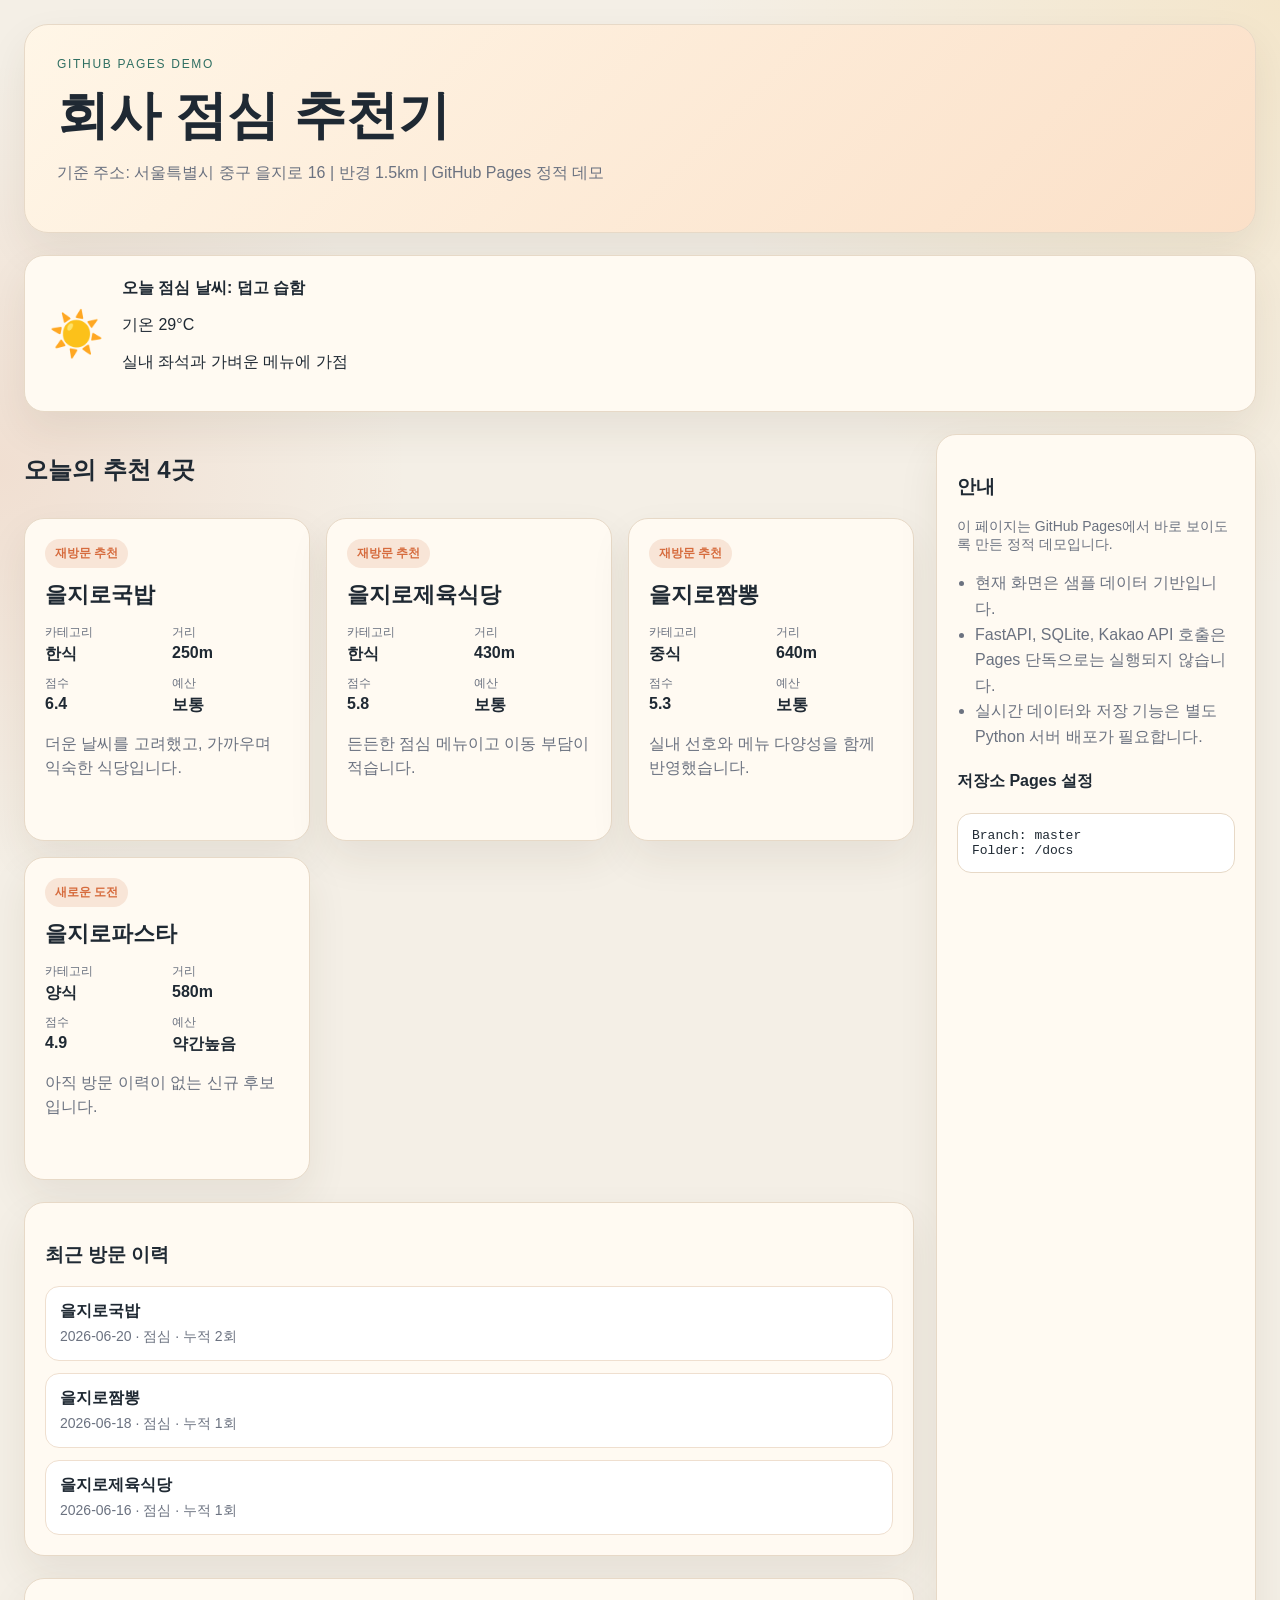
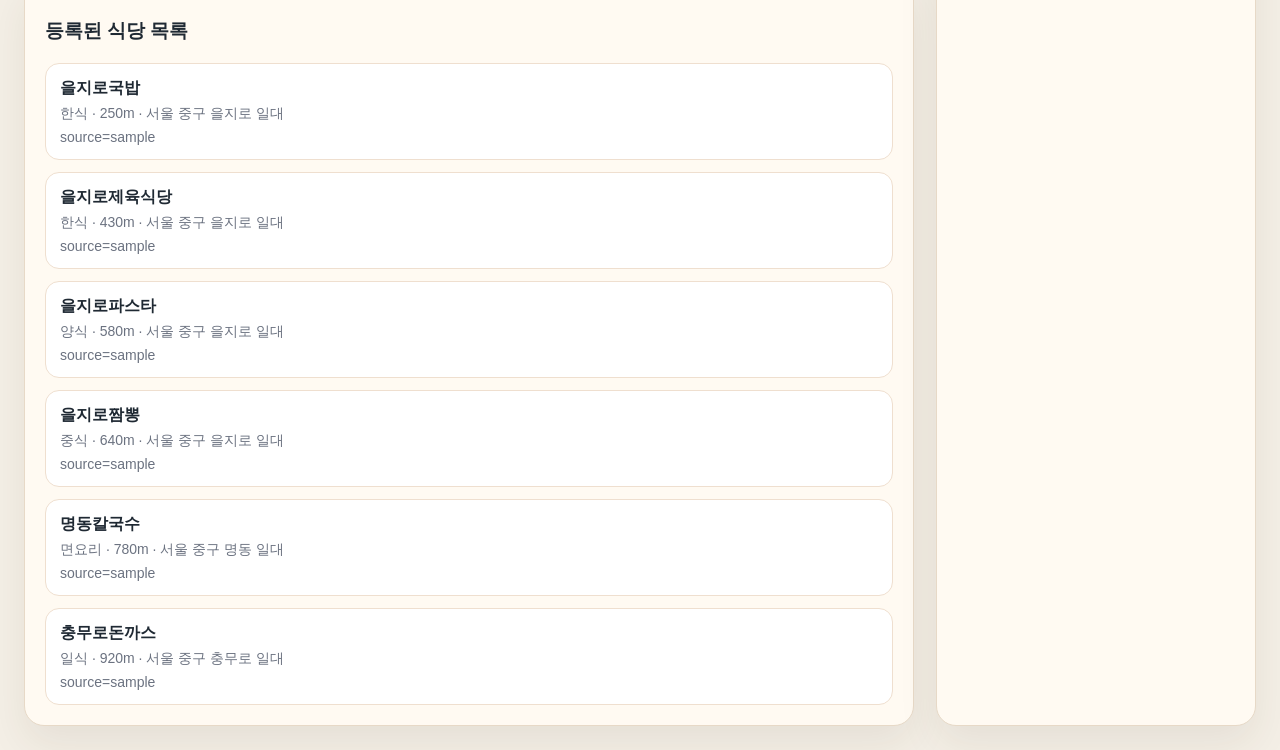
==== docs/index.html @ b29376a9 "Add GitHub Pages static demo" ====
<!doctype html>
<html lang="ko">
  <head>
    <meta charset="UTF-8" />
    <meta name="viewport" content="width=device-width, initial-scale=1.0" />
    <title>회사 점심 추천기</title>
    <link rel="stylesheet" href="./style.css" />
  </head>
  <body>
    <div class="page-shell">
      <header class="hero">
        <div>
          <p class="eyebrow">GitHub Pages Demo</p>
          <h1>회사 점심 추천기</h1>
          <p class="hero-copy">
            기준 주소: 서울특별시 중구 을지로 16 | 반경 1.5km | GitHub Pages 정적 데모
          </p>
        </div>
      </header>

      <section class="weather-panel">
        <div id="weather-content"></div>
      </section>

      <div class="layout">
        <main class="main-content">
          <section>
            <div class="section-heading">
              <h2>오늘의 추천 4곳</h2>
            </div>
            <div id="recommendations" class="recommendation-grid"></div>
          </section>

          <section class="panel">
            <h3>최근 방문 이력</h3>
            <div id="visits" class="stack-list"></div>
          </section>

          <section class="panel">
            <h3>등록된 식당 목록</h3>
            <div id="restaurants" class="stack-list"></div>
          </section>
        </main>

        <aside class="sidebar panel">
          <h3>안내</h3>
          <p class="muted">
            이 페이지는 GitHub Pages에서 바로 보이도록 만든 정적 데모입니다.
          </p>
          <ul class="info-list">
            <li>현재 화면은 샘플 데이터 기반입니다.</li>
            <li>FastAPI, SQLite, Kakao API 호출은 Pages 단독으로는 실행되지 않습니다.</li>
            <li>실시간 데이터와 저장 기능은 별도 Python 서버 배포가 필요합니다.</li>
          </ul>

          <div class="env-box">
            <h4>저장소 Pages 설정</h4>
            <pre><code>Branch: master
Folder: /docs</code></pre>
          </div>
        </aside>
      </div>
    </div>

    <script src="./app.js"></script>
  </body>
</html>
---- docs/style.css ----
:root {
  --bg: #f4efe6;
  --card: #fffaf2;
  --ink: #1f2933;
  --muted: #6b7280;
  --line: #e7d9c7;
  --accent: #d66b3d;
  --accent-2: #2f6f62;
  --good: #2e8b57;
  --shadow: 0 18px 40px rgba(67, 46, 24, 0.08);
}

* {
  box-sizing: border-box;
}

body {
  margin: 0;
  font-family: "Segoe UI", "Apple SD Gothic Neo", sans-serif;
  color: var(--ink);
  background:
    radial-gradient(circle at top right, rgba(243, 182, 63, 0.16), transparent 22%),
    radial-gradient(circle at left 20%, rgba(214, 107, 61, 0.12), transparent 18%),
    var(--bg);
}

.page-shell {
  max-width: 1280px;
  margin: 0 auto;
  padding: 24px;
}

.hero {
  background: linear-gradient(135deg, #fff6e7, #fbe0c8);
  border: 1px solid var(--line);
  border-radius: 24px;
  padding: 32px;
  box-shadow: var(--shadow);
}

.eyebrow {
  margin: 0 0 10px;
  text-transform: uppercase;
  letter-spacing: 0.14em;
  font-size: 12px;
  color: var(--accent-2);
}

.hero h1 {
  margin: 0;
  font-size: clamp(32px, 5vw, 52px);
}

.hero-copy {
  margin-top: 12px;
  color: var(--muted);
  font-size: 16px;
}

.weather-panel,
.panel,
.card {
  background: var(--card);
  border: 1px solid var(--line);
  border-radius: 20px;
  box-shadow: var(--shadow);
}

.weather-panel {
  margin-top: 22px;
  padding: 22px 24px;
}

.weather-row {
  display: flex;
  align-items: center;
  gap: 18px;
}

.weather-icon {
  font-size: 44px;
}

.layout {
  display: grid;
  grid-template-columns: minmax(0, 1fr) 320px;
  gap: 22px;
  margin-top: 22px;
}

.main-content {
  display: grid;
  gap: 22px;
}

.section-heading {
  display: flex;
  justify-content: space-between;
  align-items: center;
  gap: 12px;
  margin-bottom: 12px;
}

.recommendation-grid {
  display: grid;
  grid-template-columns: repeat(auto-fit, minmax(250px, 1fr));
  gap: 16px;
}

.restaurant-card {
  padding: 20px;
}

.restaurant-card h3 {
  margin: 12px 0;
  font-size: 22px;
}

.pill {
  display: inline-flex;
  align-items: center;
  padding: 6px 10px;
  border-radius: 999px;
  background: #f8e5d7;
  color: var(--accent);
  font-size: 12px;
  font-weight: 700;
}

.meta-grid {
  display: grid;
  grid-template-columns: repeat(2, 1fr);
  gap: 10px;
  margin: 14px 0;
}

.meta-grid dt {
  font-size: 12px;
  color: var(--muted);
}

.meta-grid dd {
  margin: 3px 0 0;
  font-weight: 700;
}

.reason {
  min-height: 72px;
  color: var(--muted);
  line-height: 1.5;
}

.panel {
  padding: 20px;
}

.stack-list {
  display: grid;
  gap: 12px;
}

.list-item {
  padding: 14px;
  border-radius: 14px;
  background: #fff;
  border: 1px solid #efdfcf;
  display: grid;
  gap: 6px;
}

.list-item span,
.muted {
  color: var(--muted);
  font-size: 14px;
}

.info-list {
  padding-left: 18px;
  color: var(--muted);
  line-height: 1.6;
}

pre {
  margin: 10px 0 0;
  padding: 14px;
  overflow: auto;
  border-radius: 14px;
  background: #fff;
  border: 1px solid var(--line);
}

@media (max-width: 960px) {
  .layout {
    grid-template-columns: 1fr;
  }
}

@media (max-width: 640px) {
  .page-shell {
    padding: 14px;
  }

  .hero,
  .weather-panel,
  .panel {
    padding: 18px;
  }

  .meta-grid {
    grid-template-columns: 1fr;
  }
}
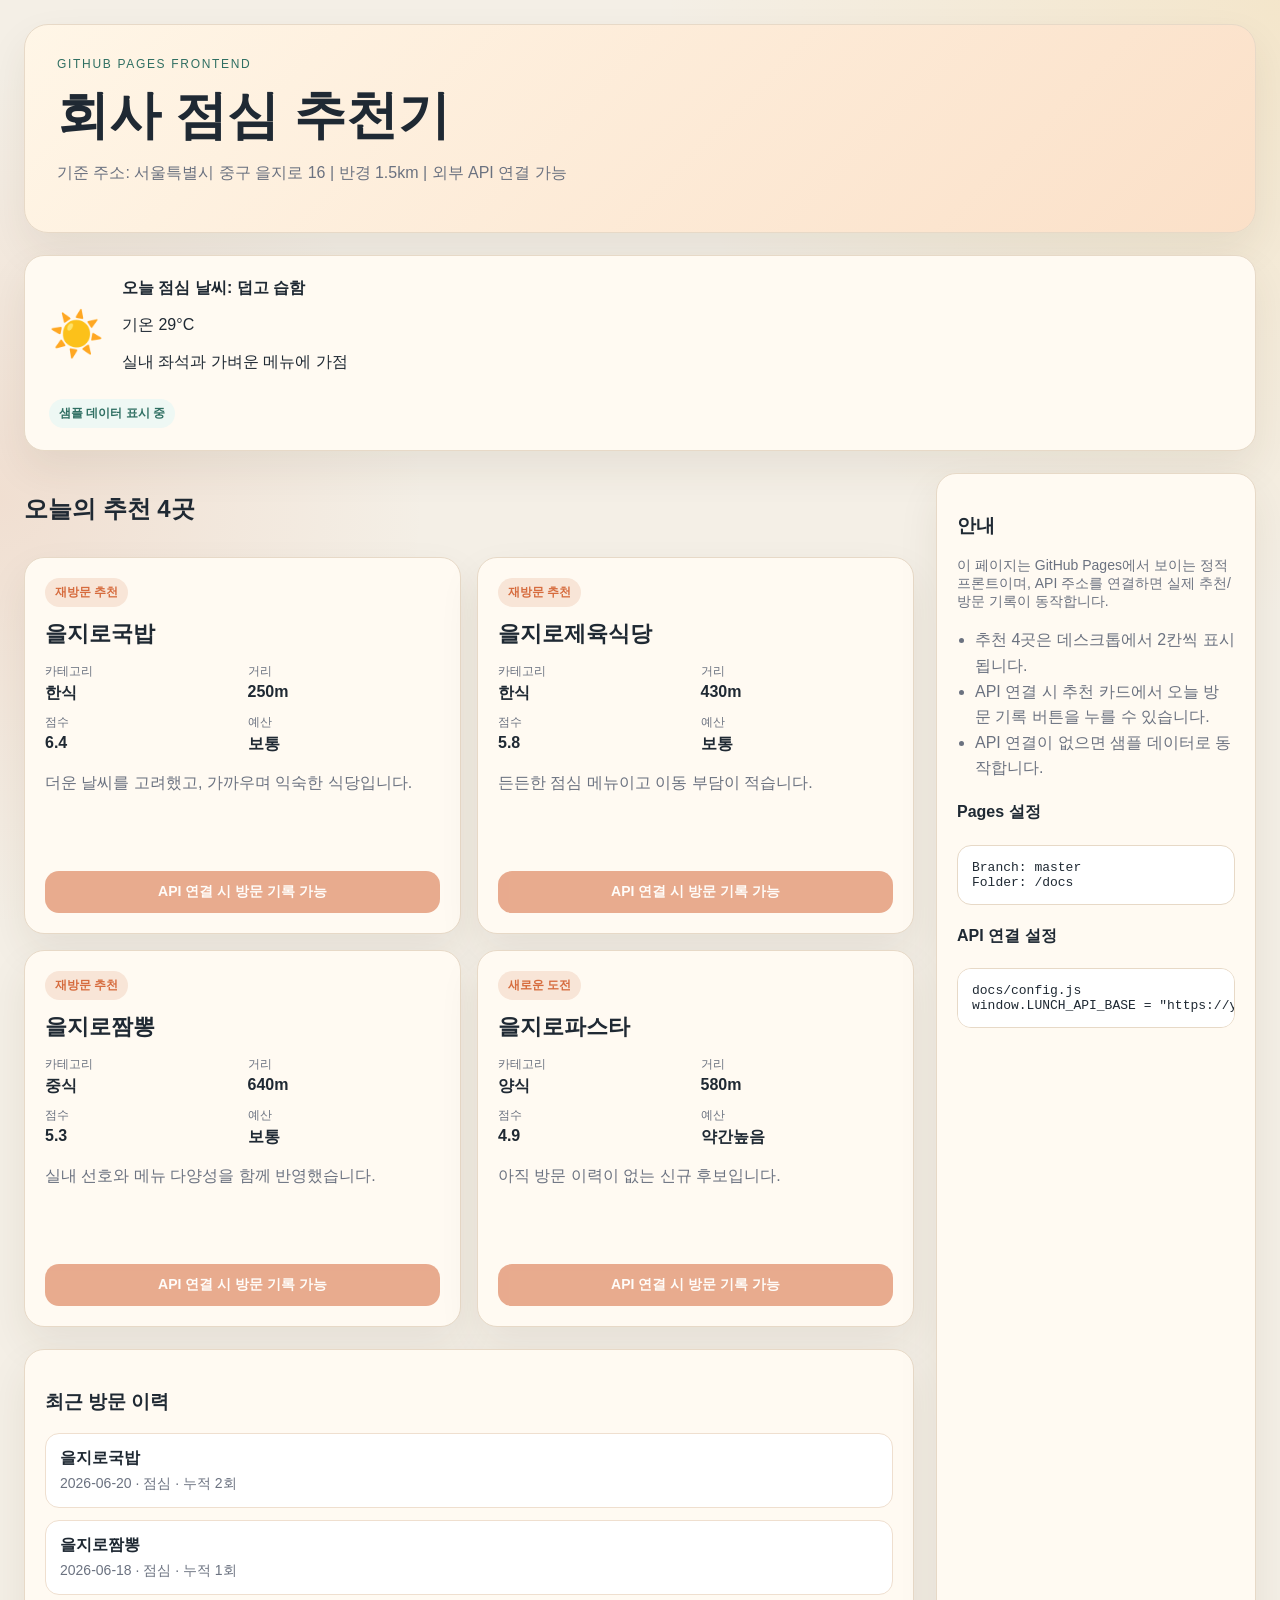
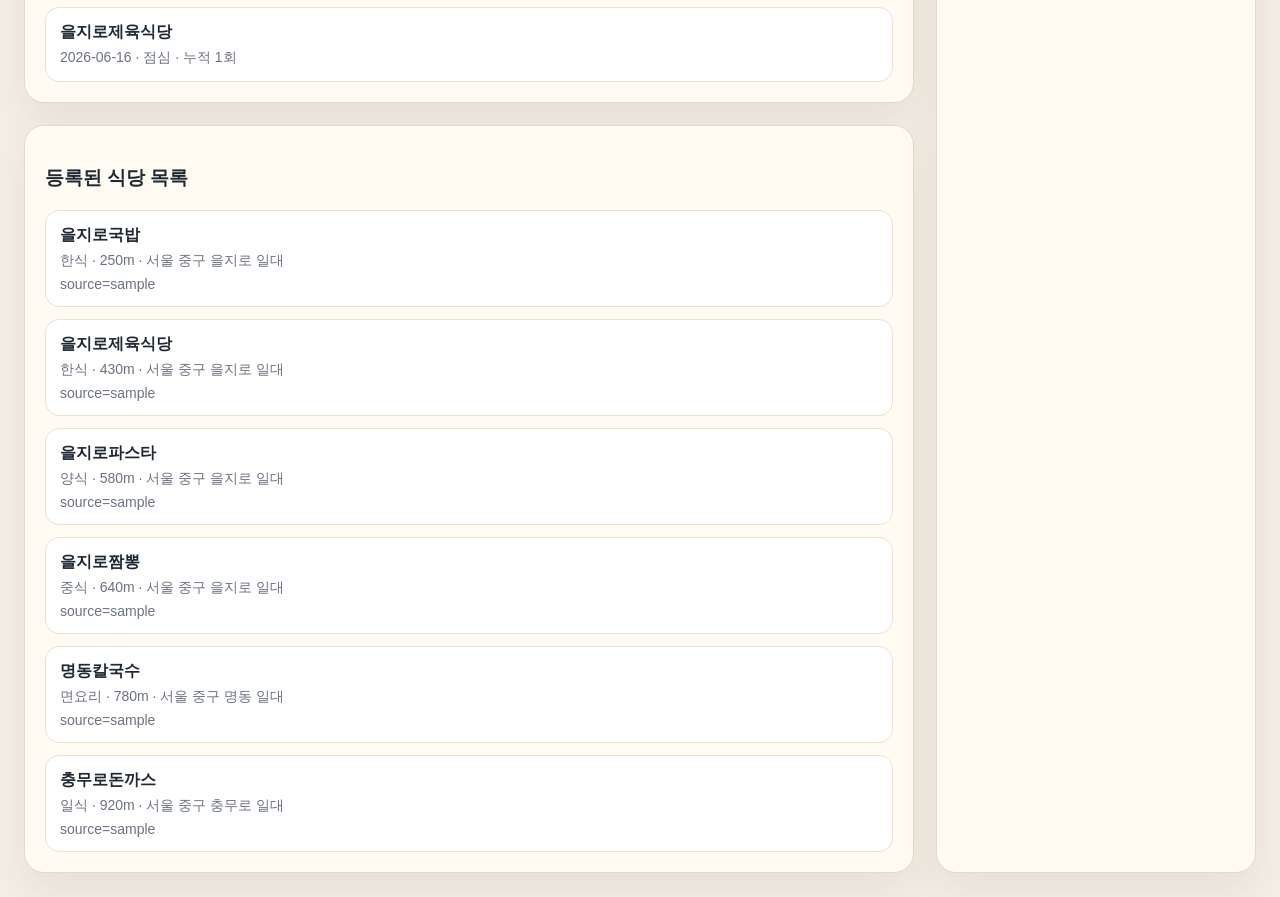
==== commit 581ecc6f: "Wire GitHub Pages frontend to external API" ====
--- a/docs/index.html
+++ b/docs/index.html
@@ -10,10 +10,10 @@
     <div class="page-shell">
       <header class="hero">
         <div>
-          <p class="eyebrow">GitHub Pages Demo</p>
+          <p class="eyebrow">GitHub Pages Frontend</p>
           <h1>회사 점심 추천기</h1>
           <p class="hero-copy">
-            기준 주소: 서울특별시 중구 을지로 16 | 반경 1.5km | GitHub Pages 정적 데모
+            기준 주소: 서울특별시 중구 을지로 16 | 반경 1.5km | 외부 API 연결 가능
           </p>
         </div>
       </header>
@@ -45,23 +45,30 @@
         <aside class="sidebar panel">
           <h3>안내</h3>
           <p class="muted">
-            이 페이지는 GitHub Pages에서 바로 보이도록 만든 정적 데모입니다.
+            이 페이지는 GitHub Pages에서 보이는 정적 프론트이며, API 주소를 연결하면 실제 추천/방문 기록이 동작합니다.
           </p>
           <ul class="info-list">
-            <li>현재 화면은 샘플 데이터 기반입니다.</li>
-            <li>FastAPI, SQLite, Kakao API 호출은 Pages 단독으로는 실행되지 않습니다.</li>
-            <li>실시간 데이터와 저장 기능은 별도 Python 서버 배포가 필요합니다.</li>
+            <li>추천 4곳은 데스크톱에서 2칸씩 표시됩니다.</li>
+            <li>API 연결 시 추천 카드에서 오늘 방문 기록 버튼을 누를 수 있습니다.</li>
+            <li>API 연결이 없으면 샘플 데이터로 동작합니다.</li>
           </ul>
 
           <div class="env-box">
-            <h4>저장소 Pages 설정</h4>
+            <h4>Pages 설정</h4>
             <pre><code>Branch: master
 Folder: /docs</code></pre>
+          </div>
+
+          <div class="env-box">
+            <h4>API 연결 설정</h4>
+            <pre><code>docs/config.js
+window.LUNCH_API_BASE = "https://your-api-domain";</code></pre>
           </div>
         </aside>
       </div>
     </div>
 
+    <script src="./config.js"></script>
     <script src="./app.js"></script>
   </body>
 </html>
--- a/docs/style.css
+++ b/docs/style.css
@@ -7,6 +7,7 @@
   --accent: #d66b3d;
   --accent-2: #2f6f62;
   --good: #2e8b57;
+  --bad: #b54747;
   --shadow: 0 18px 40px rgba(67, 46, 24, 0.08);
 }
 
@@ -103,7 +104,7 @@
 
 .recommendation-grid {
   display: grid;
-  grid-template-columns: repeat(auto-fit, minmax(250px, 1fr));
+  grid-template-columns: repeat(2, minmax(0, 1fr));
   gap: 16px;
 }
 
@@ -178,6 +179,36 @@
   padding-left: 18px;
   color: var(--muted);
   line-height: 1.6;
+}
+
+.api-badge {
+  display: inline-flex;
+  align-items: center;
+  padding: 6px 10px;
+  border-radius: 999px;
+  background: #eef8f4;
+  color: var(--accent-2);
+  font-size: 12px;
+  font-weight: 700;
+  margin-top: 10px;
+}
+
+.action-button {
+  margin-top: 12px;
+  width: 100%;
+  border: none;
+  border-radius: 14px;
+  padding: 12px 14px;
+  font-size: 14px;
+  font-weight: 700;
+  cursor: pointer;
+  background: var(--accent);
+  color: white;
+}
+
+.action-button:disabled {
+  opacity: 0.55;
+  cursor: not-allowed;
 }
 
 pre {
@@ -206,7 +237,8 @@
     padding: 18px;
   }
 
-  .meta-grid {
+  .meta-grid,
+  .recommendation-grid {
     grid-template-columns: 1fr;
   }
 }
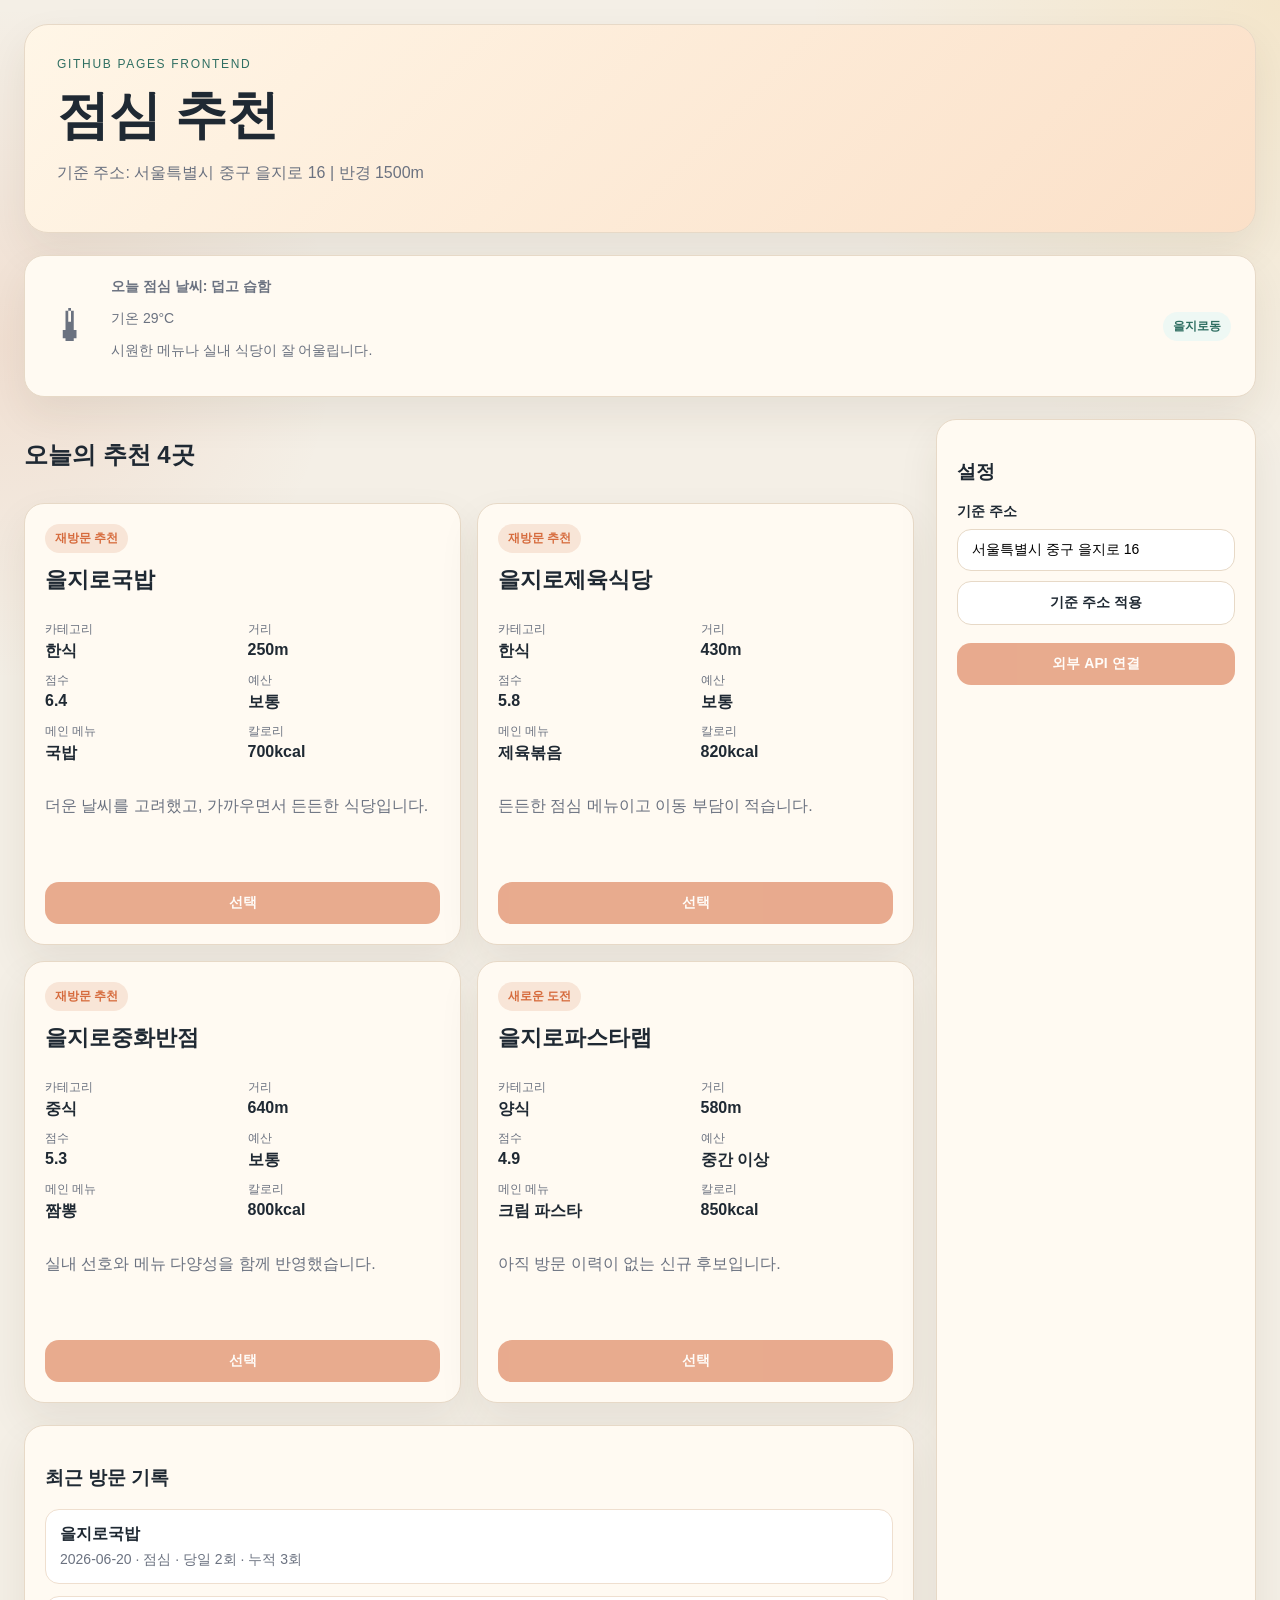
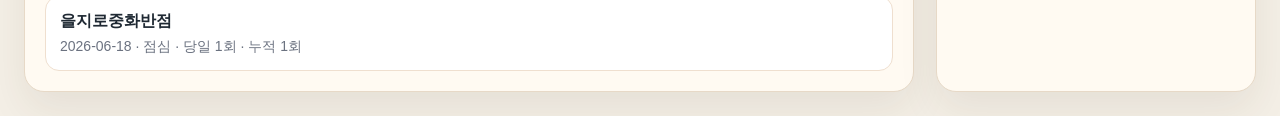
==== commit cc503344: "Refine lunch recommendation UI and live API flow" ====
--- a/docs/index.html
+++ b/docs/index.html
@@ -3,7 +3,7 @@
   <head>
     <meta charset="UTF-8" />
     <meta name="viewport" content="width=device-width, initial-scale=1.0" />
-    <title>회사 점심 추천기</title>
+    <title>점심 추천</title>
     <link rel="stylesheet" href="./style.css" />
   </head>
   <body>
@@ -11,15 +11,13 @@
       <header class="hero">
         <div>
           <p class="eyebrow">GitHub Pages Frontend</p>
-          <h1>회사 점심 추천기</h1>
-          <p class="hero-copy">
-            기준 주소: 서울특별시 중구 을지로 16 | 반경 1.5km | 외부 API 연결 가능
-          </p>
+          <h1>점심 추천</h1>
+          <p id="config-info" class="hero-copy">기준 주소 정보를 불러오는 중입니다.</p>
         </div>
       </header>
 
       <section class="weather-panel">
-        <div id="weather-content"></div>
+        <div id="weather-content" class="loading">실제 날씨 정보를 불러오는 중입니다.</div>
       </section>
 
       <div class="layout">
@@ -32,38 +30,22 @@
           </section>
 
           <section class="panel">
-            <h3>최근 방문 이력</h3>
+            <h3>최근 방문 기록</h3>
             <div id="visits" class="stack-list"></div>
-          </section>
-
-          <section class="panel">
-            <h3>등록된 식당 목록</h3>
-            <div id="restaurants" class="stack-list"></div>
           </section>
         </main>
 
         <aside class="sidebar panel">
-          <h3>안내</h3>
-          <p class="muted">
-            이 페이지는 GitHub Pages에서 보이는 정적 프론트이며, API 주소를 연결하면 실제 추천/방문 기록이 동작합니다.
-          </p>
-          <ul class="info-list">
-            <li>추천 4곳은 데스크톱에서 2칸씩 표시됩니다.</li>
-            <li>API 연결 시 추천 카드에서 오늘 방문 기록 버튼을 누를 수 있습니다.</li>
-            <li>API 연결이 없으면 샘플 데이터로 동작합니다.</li>
-          </ul>
+          <h3>설정</h3>
+          <label class="field-label" for="base-address-input">기준 주소</label>
+          <input id="base-address-input" class="text-input" type="text" placeholder="기준 주소를 입력해 주세요." />
+          <button class="secondary-button" onclick="applyBaseAddress()">기준 주소 적용</button>
 
-          <div class="env-box">
-            <h4>Pages 설정</h4>
-            <pre><code>Branch: master
-Folder: /docs</code></pre>
+          <div class="action-group">
+            <button id="external-api-btn" class="primary-button" onclick="connectExternalApi()">외부 API 연결</button>
           </div>
 
-          <div class="env-box">
-            <h4>API 연결 설정</h4>
-            <pre><code>docs/config.js
-window.LUNCH_API_BASE = "https://your-api-domain";</code></pre>
-          </div>
+          <div id="status-message" class="status-message"></div>
         </aside>
       </div>
     </div>
--- a/docs/style.css
+++ b/docs/style.css
@@ -75,11 +75,29 @@
 .weather-row {
   display: flex;
   align-items: center;
+  justify-content: space-between;
+  gap: 18px;
+}
+
+.weather-main {
+  display: flex;
+  align-items: center;
   gap: 18px;
 }
 
 .weather-icon {
   font-size: 44px;
+}
+
+.api-badge {
+  display: inline-flex;
+  align-items: center;
+  padding: 6px 10px;
+  border-radius: 999px;
+  background: #eef8f4;
+  color: var(--accent-2);
+  font-size: 12px;
+  font-weight: 700;
 }
 
 .layout {
@@ -109,6 +127,8 @@
 }
 
 .restaurant-card {
+  display: flex;
+  flex-direction: column;
   padding: 20px;
 }
 
@@ -120,6 +140,7 @@
 .pill {
   display: inline-flex;
   align-items: center;
+  width: fit-content;
   padding: 6px 10px;
   border-radius: 999px;
   background: #f8e5d7;
@@ -170,54 +191,81 @@
 }
 
 .list-item span,
-.muted {
+.muted,
+.loading {
   color: var(--muted);
   font-size: 14px;
 }
 
-.info-list {
-  padding-left: 18px;
-  color: var(--muted);
-  line-height: 1.6;
-}
-
-.api-badge {
-  display: inline-flex;
-  align-items: center;
-  padding: 6px 10px;
-  border-radius: 999px;
-  background: #eef8f4;
-  color: var(--accent-2);
-  font-size: 12px;
-  font-weight: 700;
-  margin-top: 10px;
-}
-
+.field-label {
+  display: block;
+  margin-bottom: 8px;
+  font-size: 14px;
+  font-weight: 700;
+}
+
+.text-input {
+  width: 100%;
+  padding: 12px 14px;
+  border: 1px solid var(--line);
+  border-radius: 14px;
+  background: #fff;
+  font-size: 14px;
+  margin-bottom: 10px;
+}
+
+.action-group {
+  display: grid;
+  gap: 10px;
+  margin: 18px 0 20px;
+}
+
+.primary-button,
+.secondary-button,
 .action-button {
-  margin-top: 12px;
-  width: 100%;
   border: none;
   border-radius: 14px;
   padding: 12px 14px;
   font-size: 14px;
   font-weight: 700;
   cursor: pointer;
+}
+
+.primary-button,
+.action-button {
   background: var(--accent);
   color: white;
 }
 
-.action-button:disabled {
+.secondary-button {
+  width: 100%;
+  background: #fff;
+  border: 1px solid var(--line);
+  color: var(--ink);
+}
+
+.action-button {
+  margin-top: auto;
+}
+
+.action-button:disabled,
+.primary-button:disabled {
   opacity: 0.55;
   cursor: not-allowed;
 }
 
-pre {
-  margin: 10px 0 0;
-  padding: 14px;
-  overflow: auto;
-  border-radius: 14px;
-  background: #fff;
-  border: 1px solid var(--line);
+.status-message {
+  min-height: 24px;
+  font-weight: 700;
+  margin-top: 16px;
+}
+
+.status-message.success {
+  color: var(--good);
+}
+
+.status-message.error {
+  color: var(--bad);
 }
 
 @media (max-width: 960px) {
@@ -237,8 +285,18 @@
     padding: 18px;
   }
 
-  .meta-grid,
-  .recommendation-grid {
+  .weather-row,
+  .weather-main {
+    flex-direction: column;
+    align-items: flex-start;
+  }
+
+  .recommendation-grid,
+  .meta-grid {
     grid-template-columns: 1fr;
   }
-}
+
+  .restaurant-card h3 {
+    font-size: 20px;
+  }
+}
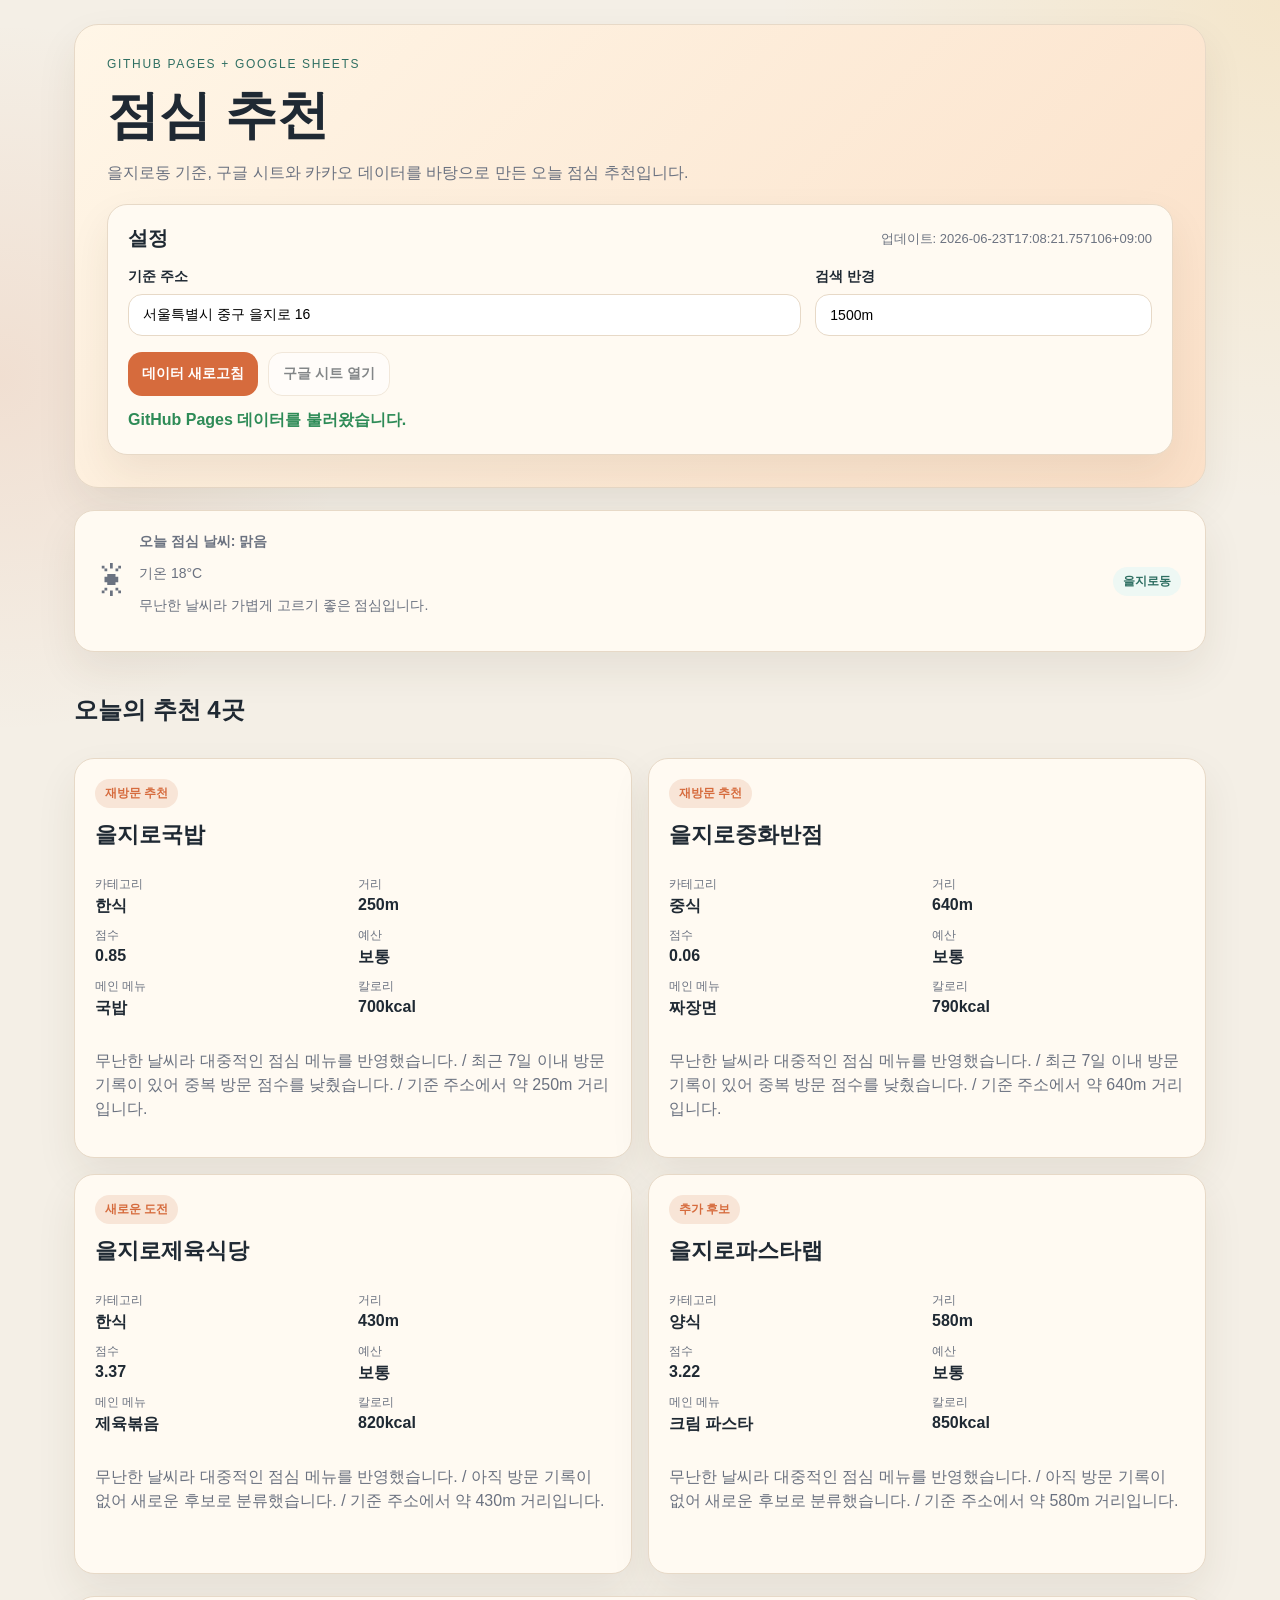
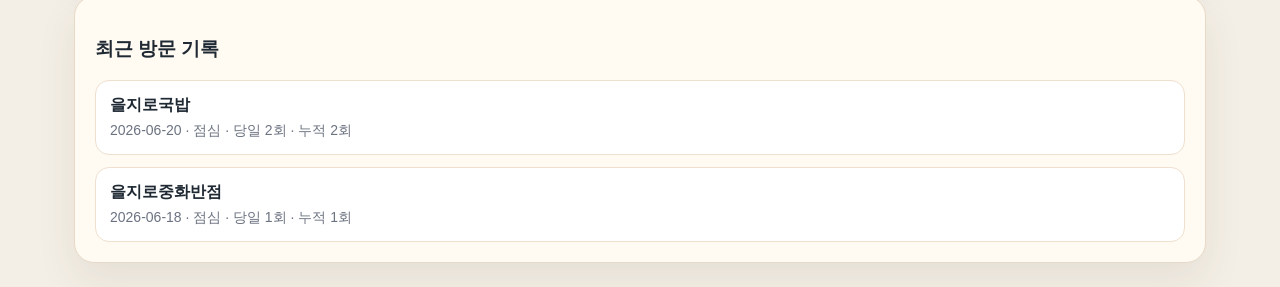
==== commit e1322b4b: "Convert lunch site to GitHub Pages and Google Sheets flow" ====
--- a/docs/index.html
+++ b/docs/index.html
@@ -9,45 +9,50 @@
   <body>
     <div class="page-shell">
       <header class="hero">
-        <div>
-          <p class="eyebrow">GitHub Pages Frontend</p>
-          <h1>점심 추천</h1>
-          <p id="config-info" class="hero-copy">기준 주소 정보를 불러오는 중입니다.</p>
-        </div>
+        <p class="eyebrow">GitHub Pages + Google Sheets</p>
+        <h1>점심 추천</h1>
+        <p id="config-info" class="hero-copy">오늘 점심 데이터를 불러오는 중입니다.</p>
+
+        <section class="settings-panel">
+          <div class="settings-header">
+            <h2>설정</h2>
+            <span id="generated-at" class="generated-at"></span>
+          </div>
+          <div class="settings-grid">
+            <label class="field-label">
+              기준 주소
+              <input id="base-address-input" class="text-input" type="text" readonly />
+            </label>
+            <label class="field-label">
+              검색 반경
+              <input id="radius-input" class="text-input" type="text" readonly />
+            </label>
+          </div>
+          <div class="action-group">
+            <button class="primary-button" onclick="refreshData()">데이터 새로고침</button>
+            <button id="sheet-open-btn" class="secondary-button" onclick="openSheet()">구글 시트 열기</button>
+          </div>
+          <div id="status-message" class="status-message"></div>
+        </section>
       </header>
 
       <section class="weather-panel">
         <div id="weather-content" class="loading">실제 날씨 정보를 불러오는 중입니다.</div>
       </section>
 
-      <div class="layout">
-        <main class="main-content">
-          <section>
-            <div class="section-heading">
-              <h2>오늘의 추천 4곳</h2>
-            </div>
-            <div id="recommendations" class="recommendation-grid"></div>
-          </section>
+      <main class="main-content">
+        <section>
+          <div class="section-heading">
+            <h2>오늘의 추천 4곳</h2>
+          </div>
+          <div id="recommendations" class="recommendation-grid"></div>
+        </section>
 
-          <section class="panel">
-            <h3>최근 방문 기록</h3>
-            <div id="visits" class="stack-list"></div>
-          </section>
-        </main>
-
-        <aside class="sidebar panel">
-          <h3>설정</h3>
-          <label class="field-label" for="base-address-input">기준 주소</label>
-          <input id="base-address-input" class="text-input" type="text" placeholder="기준 주소를 입력해 주세요." />
-          <button class="secondary-button" onclick="applyBaseAddress()">기준 주소 적용</button>
-
-          <div class="action-group">
-            <button id="external-api-btn" class="primary-button" onclick="connectExternalApi()">외부 API 연결</button>
-          </div>
-
-          <div id="status-message" class="status-message"></div>
-        </aside>
-      </div>
+        <section class="panel">
+          <h3>최근 방문 기록</h3>
+          <div id="visits" class="stack-list"></div>
+        </section>
+      </main>
     </div>
 
     <script src="./config.js"></script>
--- a/docs/style.css
+++ b/docs/style.css
@@ -26,7 +26,7 @@
 }
 
 .page-shell {
-  max-width: 1280px;
+  max-width: 1180px;
   margin: 0 auto;
   padding: 24px;
 }
@@ -53,11 +53,12 @@
 }
 
 .hero-copy {
-  margin-top: 12px;
+  margin: 12px 0 20px;
   color: var(--muted);
   font-size: 16px;
 }
 
+.settings-panel,
 .weather-panel,
 .panel,
 .card {
@@ -67,139 +68,37 @@
   box-shadow: var(--shadow);
 }
 
-.weather-panel {
-  margin-top: 22px;
-  padding: 22px 24px;
-}
-
-.weather-row {
+.settings-panel {
+  padding: 20px;
+}
+
+.settings-header {
   display: flex;
   align-items: center;
   justify-content: space-between;
-  gap: 18px;
-}
-
-.weather-main {
-  display: flex;
-  align-items: center;
-  gap: 18px;
-}
-
-.weather-icon {
-  font-size: 44px;
-}
-
-.api-badge {
-  display: inline-flex;
-  align-items: center;
-  padding: 6px 10px;
-  border-radius: 999px;
-  background: #eef8f4;
-  color: var(--accent-2);
-  font-size: 12px;
-  font-weight: 700;
-}
-
-.layout {
-  display: grid;
-  grid-template-columns: minmax(0, 1fr) 320px;
-  gap: 22px;
-  margin-top: 22px;
-}
-
-.main-content {
-  display: grid;
-  gap: 22px;
-}
-
-.section-heading {
-  display: flex;
-  justify-content: space-between;
-  align-items: center;
   gap: 12px;
-  margin-bottom: 12px;
-}
-
-.recommendation-grid {
-  display: grid;
-  grid-template-columns: repeat(2, minmax(0, 1fr));
-  gap: 16px;
-}
-
-.restaurant-card {
-  display: flex;
-  flex-direction: column;
-  padding: 20px;
-}
-
-.restaurant-card h3 {
-  margin: 12px 0;
-  font-size: 22px;
-}
-
-.pill {
-  display: inline-flex;
-  align-items: center;
-  width: fit-content;
-  padding: 6px 10px;
-  border-radius: 999px;
-  background: #f8e5d7;
-  color: var(--accent);
-  font-size: 12px;
-  font-weight: 700;
-}
-
-.meta-grid {
-  display: grid;
-  grid-template-columns: repeat(2, 1fr);
-  gap: 10px;
-  margin: 14px 0;
-}
-
-.meta-grid dt {
-  font-size: 12px;
-  color: var(--muted);
-}
-
-.meta-grid dd {
-  margin: 3px 0 0;
-  font-weight: 700;
-}
-
-.reason {
-  min-height: 72px;
-  color: var(--muted);
-  line-height: 1.5;
-}
-
-.panel {
-  padding: 20px;
-}
-
-.stack-list {
-  display: grid;
-  gap: 12px;
-}
-
-.list-item {
-  padding: 14px;
-  border-radius: 14px;
-  background: #fff;
-  border: 1px solid #efdfcf;
-  display: grid;
-  gap: 6px;
-}
-
-.list-item span,
-.muted,
-.loading {
-  color: var(--muted);
-  font-size: 14px;
+  margin-bottom: 16px;
+}
+
+.settings-header h2 {
+  margin: 0;
+  font-size: 20px;
+}
+
+.generated-at {
+  color: var(--muted);
+  font-size: 13px;
+}
+
+.settings-grid {
+  display: grid;
+  grid-template-columns: 2fr 1fr;
+  gap: 14px;
 }
 
 .field-label {
-  display: block;
-  margin-bottom: 8px;
+  display: grid;
+  gap: 8px;
   font-size: 14px;
   font-weight: 700;
 }
@@ -211,18 +110,139 @@
   border-radius: 14px;
   background: #fff;
   font-size: 14px;
-  margin-bottom: 10px;
 }
 
 .action-group {
-  display: grid;
+  display: flex;
+  flex-wrap: wrap;
   gap: 10px;
-  margin: 18px 0 20px;
-}
-
-.primary-button,
-.secondary-button,
-.action-button {
+  margin-top: 16px;
+}
+
+.weather-panel {
+  margin-top: 22px;
+  padding: 22px 24px;
+}
+
+.weather-row {
+  display: flex;
+  align-items: center;
+  justify-content: space-between;
+  gap: 18px;
+}
+
+.weather-main {
+  display: flex;
+  align-items: center;
+  gap: 18px;
+}
+
+.weather-icon {
+  font-size: 44px;
+}
+
+.api-badge {
+  display: inline-flex;
+  align-items: center;
+  padding: 6px 10px;
+  border-radius: 999px;
+  background: #eef8f4;
+  color: var(--accent-2);
+  font-size: 12px;
+  font-weight: 700;
+}
+
+.main-content {
+  display: grid;
+  gap: 22px;
+  margin-top: 22px;
+}
+
+.section-heading {
+  display: flex;
+  justify-content: space-between;
+  align-items: center;
+  gap: 12px;
+  margin-bottom: 12px;
+}
+
+.recommendation-grid {
+  display: grid;
+  grid-template-columns: repeat(2, minmax(0, 1fr));
+  gap: 16px;
+}
+
+.restaurant-card {
+  display: flex;
+  flex-direction: column;
+  padding: 20px;
+}
+
+.restaurant-card h3 {
+  margin: 12px 0;
+  font-size: 22px;
+}
+
+.pill {
+  display: inline-flex;
+  align-items: center;
+  width: fit-content;
+  padding: 6px 10px;
+  border-radius: 999px;
+  background: #f8e5d7;
+  color: var(--accent);
+  font-size: 12px;
+  font-weight: 700;
+}
+
+.meta-grid {
+  display: grid;
+  grid-template-columns: repeat(2, 1fr);
+  gap: 10px;
+  margin: 14px 0;
+}
+
+.meta-grid dt {
+  font-size: 12px;
+  color: var(--muted);
+}
+
+.meta-grid dd {
+  margin: 3px 0 0;
+  font-weight: 700;
+}
+
+.reason {
+  min-height: 72px;
+  color: var(--muted);
+  line-height: 1.5;
+}
+
+.panel {
+  padding: 20px;
+}
+
+.stack-list {
+  display: grid;
+  gap: 12px;
+}
+
+.list-item {
+  padding: 14px;
+  border-radius: 14px;
+  background: #fff;
+  border: 1px solid #efdfcf;
+  display: grid;
+  gap: 6px;
+}
+
+.list-item span,
+.loading {
+  color: var(--muted);
+  font-size: 14px;
+}
+
+button {
   border: none;
   border-radius: 14px;
   padding: 12px 14px;
@@ -231,25 +251,18 @@
   cursor: pointer;
 }
 
-.primary-button,
-.action-button {
+.primary-button {
   background: var(--accent);
   color: white;
 }
 
 .secondary-button {
-  width: 100%;
   background: #fff;
+  color: var(--ink);
   border: 1px solid var(--line);
-  color: var(--ink);
-}
-
-.action-button {
-  margin-top: auto;
-}
-
-.action-button:disabled,
-.primary-button:disabled {
+}
+
+button:disabled {
   opacity: 0.55;
   cursor: not-allowed;
 }
@@ -257,7 +270,7 @@
 .status-message {
   min-height: 24px;
   font-weight: 700;
-  margin-top: 16px;
+  margin-top: 14px;
 }
 
 .status-message.success {
@@ -268,29 +281,31 @@
   color: var(--bad);
 }
 
-@media (max-width: 960px) {
-  .layout {
-    grid-template-columns: 1fr;
-  }
-}
-
-@media (max-width: 640px) {
+.status-message.saving {
+  color: var(--accent-2);
+}
+
+@media (max-width: 760px) {
   .page-shell {
     padding: 14px;
   }
 
   .hero,
+  .settings-panel,
   .weather-panel,
   .panel {
     padding: 18px;
   }
 
+  .settings-header,
   .weather-row,
-  .weather-main {
+  .weather-main,
+  .section-heading {
     flex-direction: column;
     align-items: flex-start;
   }
 
+  .settings-grid,
   .recommendation-grid,
   .meta-grid {
     grid-template-columns: 1fr;
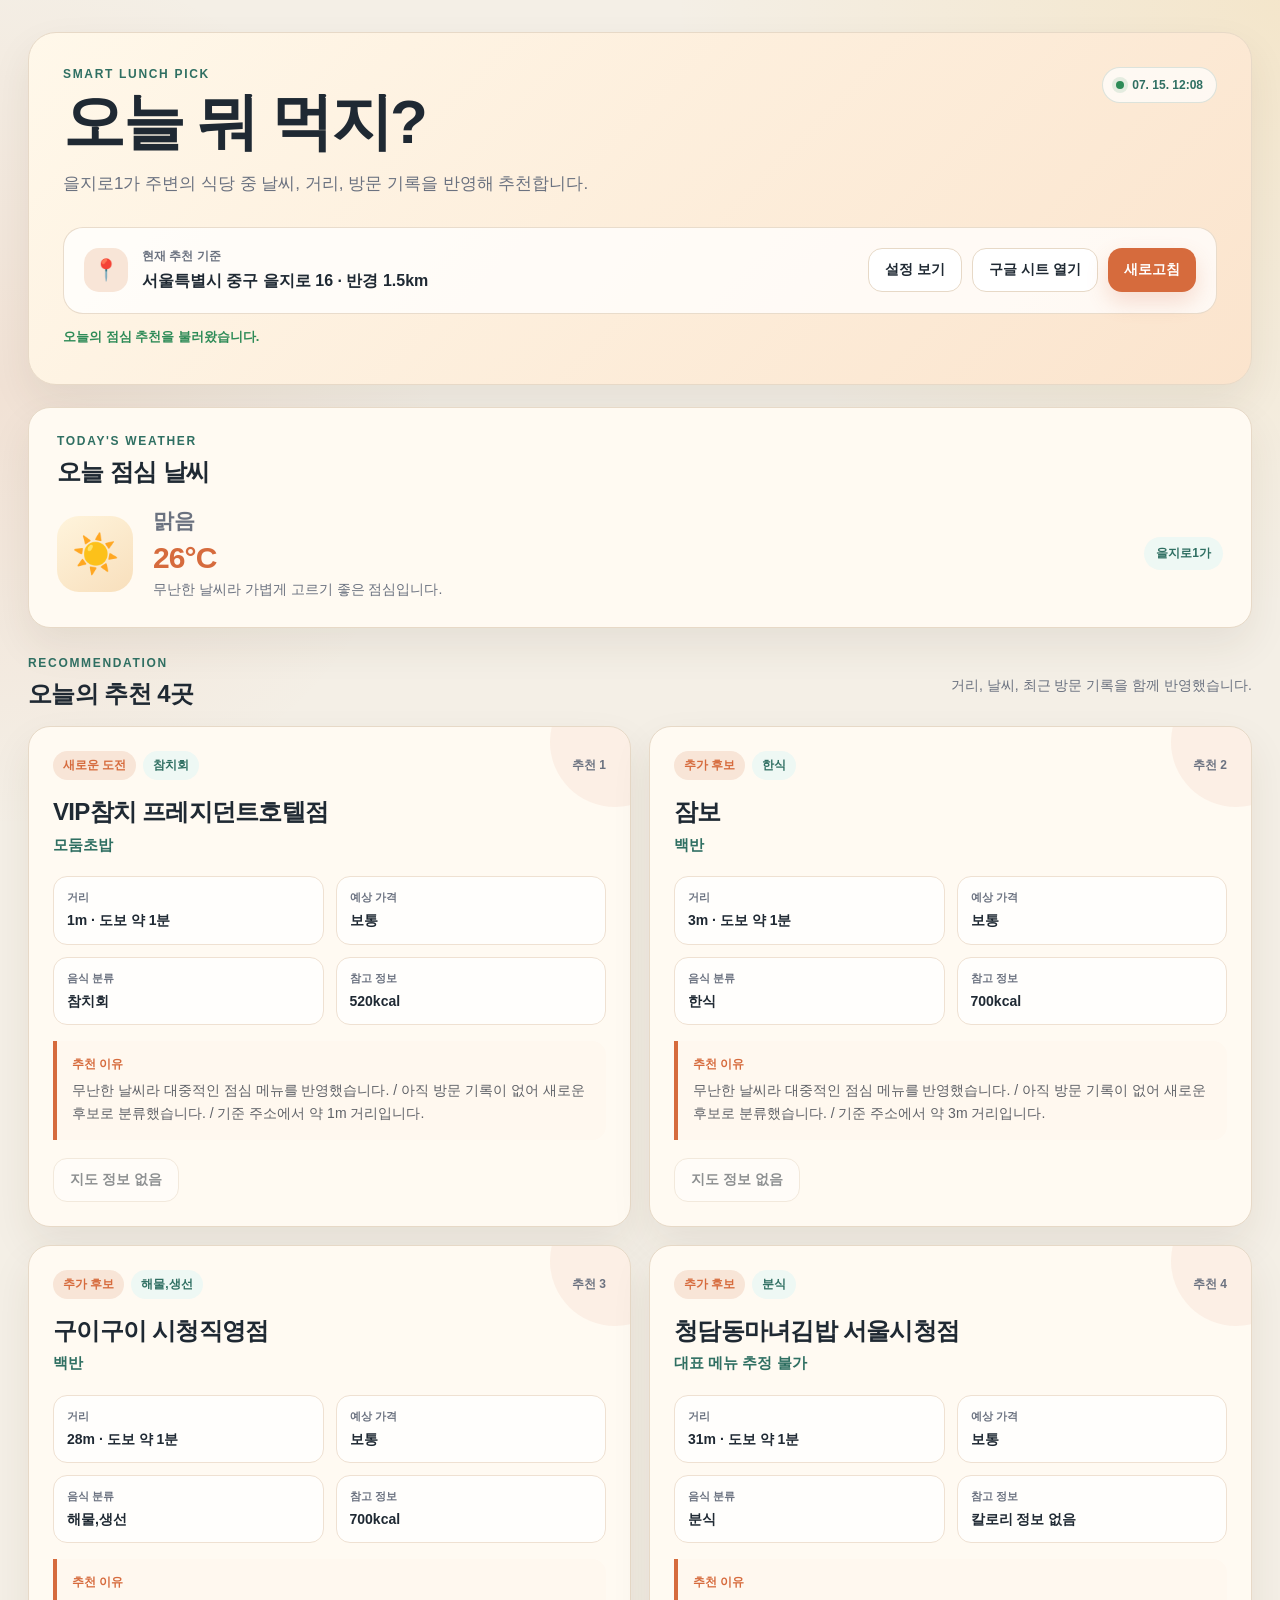
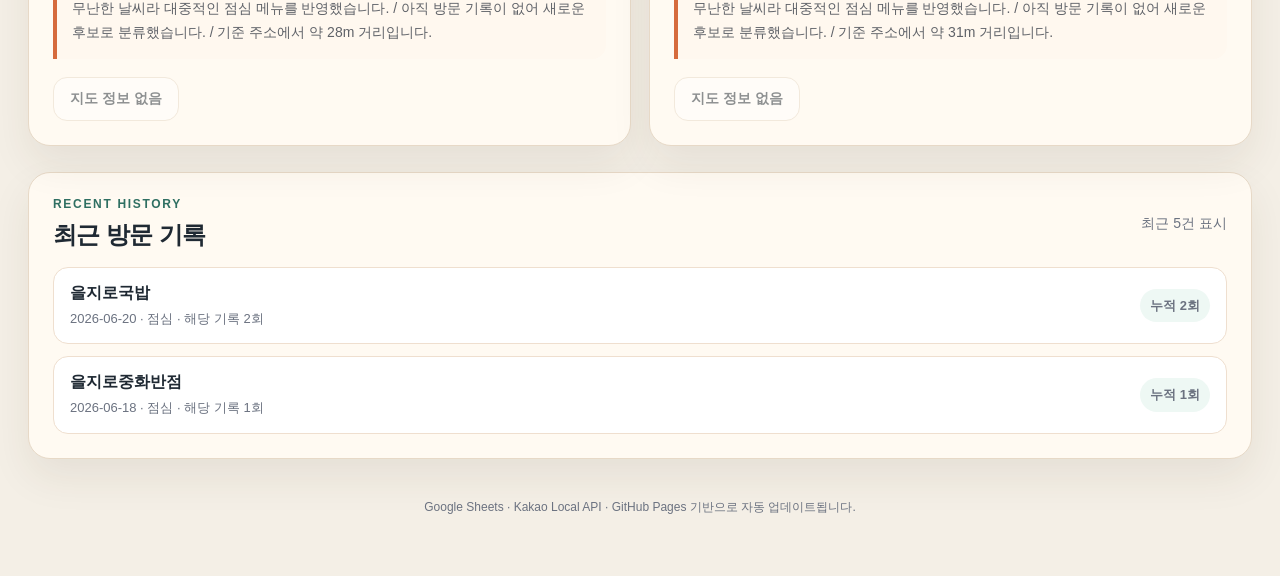
==== commit 5d5bf68b: "점심 추천 페이지 디자인 개선" ====
--- a/docs/index.html
+++ b/docs/index.html
@@ -3,56 +3,182 @@
   <head>
     <meta charset="UTF-8" />
     <meta name="viewport" content="width=device-width, initial-scale=1.0" />
-    <title>점심 추천</title>
+
+    <meta
+      name="description"
+      content="날씨, 거리, 방문 기록을 반영해 점심 식당을 추천하는 페이지입니다."
+    />
+
+    <title>오늘 뭐 먹지?</title>
+
     <link rel="stylesheet" href="./style.css" />
   </head>
+
   <body>
     <div class="page-shell">
+      <!-- 상단 소개 영역 -->
       <header class="hero">
-        <p class="eyebrow">GitHub Pages + Google Sheets</p>
-        <h1>점심 추천</h1>
-        <p id="config-info" class="hero-copy">오늘 점심 데이터를 불러오는 중입니다.</p>
+        <div class="hero-top">
+          <div>
+            <p class="eyebrow">SMART LUNCH PICK</p>
 
-        <section class="settings-panel">
+            <h1>오늘 뭐 먹지?</h1>
+
+            <p id="config-info" class="hero-copy">
+              오늘 점심 추천 데이터를 불러오는 중입니다.
+            </p>
+          </div>
+
+          <div class="hero-status">
+            <span class="status-dot"></span>
+            <span id="generated-at">업데이트 시간 확인 중</span>
+          </div>
+        </div>
+
+        <!-- 현재 기준 요약 -->
+        <section class="location-summary" aria-label="현재 추천 기준">
+          <div class="location-summary-text">
+            <span class="location-icon" aria-hidden="true">📍</span>
+
+            <div>
+              <span class="summary-label">현재 추천 기준</span>
+              <strong id="location-summary-value">
+                주소와 검색 반경을 불러오는 중입니다.
+              </strong>
+            </div>
+          </div>
+
+          <div class="top-actions">
+            <button
+              id="settings-toggle-btn"
+              class="secondary-button"
+              type="button"
+              aria-expanded="false"
+              aria-controls="settings-panel"
+            >
+              설정 보기
+            </button>
+
+            <button
+              id="sheet-open-btn"
+              class="secondary-button"
+              type="button"
+              disabled
+            >
+              구글 시트 열기
+            </button>
+
+            <button id="refresh-btn" class="primary-button" type="button">
+              새로고침
+            </button>
+          </div>
+        </section>
+
+        <!-- 접히는 설정 영역 -->
+        <section
+          id="settings-panel"
+          class="settings-panel"
+          aria-label="추천 설정"
+          hidden
+        >
           <div class="settings-header">
-            <h2>설정</h2>
-            <span id="generated-at" class="generated-at"></span>
+            <div>
+              <p class="panel-kicker">추천 설정</p>
+              <h2>현재 적용 중인 기준</h2>
+            </div>
+
+            <span class="settings-guide">
+              수정은 연결된 Google Sheets에서 진행합니다.
+            </span>
           </div>
+
           <div class="settings-grid">
             <label class="field-label">
               기준 주소
-              <input id="base-address-input" class="text-input" type="text" readonly />
+              <input
+                id="base-address-input"
+                class="text-input"
+                type="text"
+                readonly
+              />
             </label>
+
             <label class="field-label">
               검색 반경
-              <input id="radius-input" class="text-input" type="text" readonly />
+              <input
+                id="radius-input"
+                class="text-input"
+                type="text"
+                readonly
+              />
             </label>
           </div>
-          <div class="action-group">
-            <button class="primary-button" onclick="refreshData()">데이터 새로고침</button>
-            <button id="sheet-open-btn" class="secondary-button" onclick="openSheet()">구글 시트 열기</button>
-          </div>
-          <div id="status-message" class="status-message"></div>
         </section>
+
+        <div
+          id="status-message"
+          class="status-message"
+          role="status"
+          aria-live="polite"
+        ></div>
       </header>
 
-      <section class="weather-panel">
-        <div id="weather-content" class="loading">실제 날씨 정보를 불러오는 중입니다.</div>
+      <!-- 날씨 영역 -->
+      <section class="weather-panel" aria-labelledby="weather-title">
+        <div class="section-title-row">
+          <div>
+            <p class="panel-kicker">TODAY'S WEATHER</p>
+            <h2 id="weather-title">오늘 점심 날씨</h2>
+          </div>
+        </div>
+
+        <div id="weather-content" class="loading">
+          실제 날씨 정보를 불러오는 중입니다.
+        </div>
       </section>
 
       <main class="main-content">
-        <section>
+        <!-- 추천 영역 -->
+        <section aria-labelledby="recommendation-title">
           <div class="section-heading">
-            <h2>오늘의 추천 4곳</h2>
+            <div>
+              <p class="panel-kicker">RECOMMENDATION</p>
+              <h2 id="recommendation-title">오늘의 추천 4곳</h2>
+            </div>
+
+            <p class="section-description">
+              거리, 날씨, 최근 방문 기록을 함께 반영했습니다.
+            </p>
           </div>
-          <div id="recommendations" class="recommendation-grid"></div>
+
+          <div
+            id="recommendations"
+            class="recommendation-grid"
+            aria-live="polite"
+          ></div>
         </section>
 
-        <section class="panel">
-          <h3>최근 방문 기록</h3>
+        <!-- 최근 방문 기록 -->
+        <section class="panel" aria-labelledby="visit-title">
+          <div class="section-heading visit-heading">
+            <div>
+              <p class="panel-kicker">RECENT HISTORY</p>
+              <h2 id="visit-title">최근 방문 기록</h2>
+            </div>
+
+            <span class="history-note">최근 5건 표시</span>
+          </div>
+
           <div id="visits" class="stack-list"></div>
         </section>
       </main>
+
+      <footer class="page-footer">
+        <p>
+          Google Sheets · Kakao Local API · GitHub Pages 기반으로 자동
+          업데이트됩니다.
+        </p>
+      </footer>
     </div>
 
     <script src="./config.js"></script>
--- a/docs/style.css
+++ b/docs/style.css
@@ -1,225 +1,622 @@
 :root {
   --bg: #f4efe6;
   --card: #fffaf2;
+  --card-strong: #ffffff;
   --ink: #1f2933;
   --muted: #6b7280;
   --line: #e7d9c7;
   --accent: #d66b3d;
+  --accent-dark: #b94f25;
+  --accent-soft: #f8e5d7;
   --accent-2: #2f6f62;
+  --accent-2-soft: #eef8f4;
   --good: #2e8b57;
   --bad: #b54747;
+  --warning: #c57a18;
   --shadow: 0 18px 40px rgba(67, 46, 24, 0.08);
+  --shadow-hover: 0 24px 52px rgba(67, 46, 24, 0.14);
 }
 
 * {
   box-sizing: border-box;
 }
 
+html {
+  scroll-behavior: smooth;
+}
+
 body {
   margin: 0;
-  font-family: "Segoe UI", "Apple SD Gothic Neo", sans-serif;
+  min-width: 320px;
+  font-family:
+    "Segoe UI", "Apple SD Gothic Neo", "Noto Sans KR", Arial, sans-serif;
   color: var(--ink);
   background:
-    radial-gradient(circle at top right, rgba(243, 182, 63, 0.16), transparent 22%),
-    radial-gradient(circle at left 20%, rgba(214, 107, 61, 0.12), transparent 18%),
+    radial-gradient(
+      circle at top right,
+      rgba(243, 182, 63, 0.16),
+      transparent 24%
+    ),
+    radial-gradient(
+      circle at left 18%,
+      rgba(214, 107, 61, 0.1),
+      transparent 20%
+    ),
     var(--bg);
 }
 
+button,
+input {
+  font: inherit;
+}
+
+button {
+  border: none;
+}
+
+button:focus-visible,
+input:focus-visible,
+a:focus-visible {
+  outline: 3px solid rgba(214, 107, 61, 0.28);
+  outline-offset: 3px;
+}
+
 .page-shell {
-  max-width: 1180px;
+  width: 100%;
+  max-width: 1280px;
   margin: 0 auto;
-  padding: 24px;
-}
+  padding: 32px 28px 48px;
+}
+
+/* 공통 텍스트 */
+
+.eyebrow,
+.panel-kicker {
+  margin: 0 0 8px;
+  color: var(--accent-2);
+  font-size: 12px;
+  font-weight: 800;
+  letter-spacing: 0.14em;
+  text-transform: uppercase;
+}
+
+.section-description,
+.history-note,
+.settings-guide {
+  color: var(--muted);
+  font-size: 14px;
+  line-height: 1.6;
+}
+
+.loading {
+  color: var(--muted);
+  font-size: 14px;
+}
+
+/* 상단 히어로 */
 
 .hero {
-  background: linear-gradient(135deg, #fff6e7, #fbe0c8);
+  padding: 34px;
   border: 1px solid var(--line);
-  border-radius: 24px;
-  padding: 32px;
+  border-radius: 28px;
+  background: linear-gradient(135deg, #fff8ea 0%, #fbe4cd 100%);
   box-shadow: var(--shadow);
 }
 
-.eyebrow {
-  margin: 0 0 10px;
-  text-transform: uppercase;
-  letter-spacing: 0.14em;
-  font-size: 12px;
-  color: var(--accent-2);
+.hero-top {
+  display: flex;
+  align-items: flex-start;
+  justify-content: space-between;
+  gap: 28px;
 }
 
 .hero h1 {
   margin: 0;
-  font-size: clamp(32px, 5vw, 52px);
+  font-size: clamp(38px, 5vw, 62px);
+  line-height: 1.08;
+  letter-spacing: -0.04em;
 }
 
 .hero-copy {
-  margin: 12px 0 20px;
+  max-width: 760px;
+  margin: 14px 0 0;
   color: var(--muted);
+  font-size: 17px;
+  line-height: 1.7;
+}
+
+.hero-status {
+  display: inline-flex;
+  align-items: center;
+  flex-shrink: 0;
+  gap: 8px;
+  padding: 10px 13px;
+  border: 1px solid rgba(47, 111, 98, 0.16);
+  border-radius: 999px;
+  background: rgba(255, 255, 255, 0.7);
+  color: var(--accent-2);
+  font-size: 12px;
+  font-weight: 700;
+}
+
+.status-dot {
+  width: 8px;
+  height: 8px;
+  border-radius: 50%;
+  background: var(--good);
+  box-shadow: 0 0 0 4px rgba(46, 139, 87, 0.12);
+}
+
+/* 추천 기준 요약 */
+
+.location-summary {
+  display: flex;
+  align-items: center;
+  justify-content: space-between;
+  gap: 22px;
+  margin-top: 28px;
+  padding: 20px;
+  border: 1px solid rgba(231, 217, 199, 0.9);
+  border-radius: 20px;
+  background: rgba(255, 255, 255, 0.76);
+}
+
+.location-summary-text {
+  display: flex;
+  align-items: center;
+  gap: 14px;
+  min-width: 0;
+}
+
+.location-icon {
+  display: grid;
+  width: 44px;
+  height: 44px;
+  flex-shrink: 0;
+  place-items: center;
+  border-radius: 15px;
+  background: var(--accent-soft);
+  font-size: 21px;
+}
+
+.summary-label {
+  display: block;
+  margin-bottom: 4px;
+  color: var(--muted);
+  font-size: 12px;
+  font-weight: 700;
+}
+
+.location-summary strong {
+  display: block;
+  overflow-wrap: anywhere;
   font-size: 16px;
-}
+  line-height: 1.5;
+}
+
+.top-actions,
+.card-actions {
+  display: flex;
+  flex-wrap: wrap;
+  gap: 10px;
+}
+
+/* 버튼 */
+
+button,
+.map-button {
+  display: inline-flex;
+  align-items: center;
+  justify-content: center;
+  min-height: 44px;
+  padding: 11px 16px;
+  border-radius: 14px;
+  font-size: 14px;
+  font-weight: 800;
+  text-decoration: none;
+  cursor: pointer;
+  transition:
+    transform 0.16s ease,
+    box-shadow 0.16s ease,
+    background-color 0.16s ease;
+}
+
+button:hover:not(:disabled),
+.map-button:hover {
+  transform: translateY(-1px);
+}
+
+.primary-button,
+.map-button {
+  color: #fff;
+  background: var(--accent);
+  box-shadow: 0 10px 22px rgba(214, 107, 61, 0.2);
+}
+
+.primary-button:hover:not(:disabled),
+.map-button:hover {
+  background: var(--accent-dark);
+}
+
+.secondary-button {
+  color: var(--ink);
+  border: 1px solid var(--line);
+  background: #fff;
+}
+
+.secondary-button:hover:not(:disabled) {
+  background: #fff9f1;
+}
+
+button:disabled {
+  opacity: 0.5;
+  cursor: not-allowed;
+}
+
+/* 설정 패널 */
 
 .settings-panel,
 .weather-panel,
 .panel,
 .card {
+  border: 1px solid var(--line);
+  border-radius: 22px;
   background: var(--card);
-  border: 1px solid var(--line);
-  border-radius: 20px;
   box-shadow: var(--shadow);
 }
 
 .settings-panel {
-  padding: 20px;
+  margin-top: 16px;
+  padding: 22px;
+  animation: settings-open 0.18s ease;
+}
+
+.settings-panel[hidden] {
+  display: none;
+}
+
+@keyframes settings-open {
+  from {
+    opacity: 0;
+    transform: translateY(-5px);
+  }
+
+  to {
+    opacity: 1;
+    transform: translateY(0);
+  }
 }
 
 .settings-header {
   display: flex;
-  align-items: center;
+  align-items: flex-start;
   justify-content: space-between;
-  gap: 12px;
-  margin-bottom: 16px;
-}
-
-.settings-header h2 {
+  gap: 16px;
+  margin-bottom: 18px;
+}
+
+.settings-header h2,
+.section-heading h2,
+.section-title-row h2,
+.panel h2 {
   margin: 0;
-  font-size: 20px;
-}
-
-.generated-at {
-  color: var(--muted);
-  font-size: 13px;
+  font-size: 24px;
+  letter-spacing: -0.025em;
 }
 
 .settings-grid {
   display: grid;
-  grid-template-columns: 2fr 1fr;
+  grid-template-columns: minmax(0, 2fr) minmax(180px, 1fr);
   gap: 14px;
 }
 
 .field-label {
   display: grid;
   gap: 8px;
+  color: var(--ink);
   font-size: 14px;
-  font-weight: 700;
+  font-weight: 800;
 }
 
 .text-input {
   width: 100%;
-  padding: 12px 14px;
+  padding: 13px 14px;
   border: 1px solid var(--line);
   border-radius: 14px;
+  color: var(--ink);
   background: #fff;
   font-size: 14px;
 }
 
-.action-group {
-  display: flex;
-  flex-wrap: wrap;
-  gap: 10px;
-  margin-top: 16px;
-}
+.text-input[readonly] {
+  color: #4b5563;
+  background: #fffdf9;
+}
+
+/* 상태 메시지 */
+
+.status-message {
+  min-height: 22px;
+  margin-top: 14px;
+  font-size: 13px;
+  font-weight: 800;
+}
+
+.status-message:empty {
+  display: none;
+}
+
+.status-message.success {
+  color: var(--good);
+}
+
+.status-message.error {
+  color: var(--bad);
+}
+
+.status-message.saving {
+  color: var(--accent-2);
+}
+
+/* 날씨 */
 
 .weather-panel {
   margin-top: 22px;
-  padding: 22px 24px;
+  padding: 26px 28px;
+}
+
+.section-title-row,
+.section-heading {
+  display: flex;
+  align-items: flex-end;
+  justify-content: space-between;
+  gap: 20px;
 }
 
 .weather-row {
   display: flex;
   align-items: center;
   justify-content: space-between;
-  gap: 18px;
+  gap: 24px;
+  margin-top: 18px;
 }
 
 .weather-main {
   display: flex;
   align-items: center;
-  gap: 18px;
+  gap: 20px;
 }
 
 .weather-icon {
-  font-size: 44px;
+  display: grid;
+  width: 76px;
+  height: 76px;
+  flex-shrink: 0;
+  place-items: center;
+  border-radius: 22px;
+  background: linear-gradient(145deg, #fff4dc, #f8dfbc);
+  font-size: 38px;
+}
+
+.weather-copy strong {
+  display: block;
+  font-size: 21px;
+  line-height: 1.4;
+}
+
+.weather-temperature {
+  margin: 6px 0 3px;
+  color: var(--accent);
+  font-size: 30px;
+  font-weight: 900;
+  letter-spacing: -0.03em;
+}
+
+.weather-note {
+  margin: 0;
+  color: var(--muted);
+  line-height: 1.65;
 }
 
 .api-badge {
   display: inline-flex;
   align-items: center;
-  padding: 6px 10px;
+  flex-shrink: 0;
+  padding: 8px 12px;
   border-radius: 999px;
-  background: #eef8f4;
   color: var(--accent-2);
+  background: var(--accent-2-soft);
   font-size: 12px;
-  font-weight: 700;
-}
+  font-weight: 800;
+}
+
+/* 메인 */
 
 .main-content {
   display: grid;
-  gap: 22px;
-  margin-top: 22px;
+  gap: 26px;
+  margin-top: 28px;
 }
 
 .section-heading {
-  display: flex;
-  justify-content: space-between;
-  align-items: center;
-  gap: 12px;
-  margin-bottom: 12px;
-}
+  margin-bottom: 16px;
+}
+
+/* 추천 카드 */
 
 .recommendation-grid {
   display: grid;
   grid-template-columns: repeat(2, minmax(0, 1fr));
-  gap: 16px;
+  gap: 18px;
 }
 
 .restaurant-card {
-  display: flex;
+  position: relative;
+  display: flex;
+  min-width: 0;
   flex-direction: column;
-  padding: 20px;
-}
-
-.restaurant-card h3 {
-  margin: 12px 0;
-  font-size: 22px;
-}
-
-.pill {
+  padding: 24px;
+  overflow: hidden;
+  transition:
+    transform 0.18s ease,
+    box-shadow 0.18s ease;
+}
+
+.restaurant-card::after {
+  position: absolute;
+  top: -50px;
+  right: -50px;
+  width: 130px;
+  height: 130px;
+  border-radius: 50%;
+  background: rgba(214, 107, 61, 0.07);
+  content: "";
+}
+
+.restaurant-card:hover {
+  transform: translateY(-3px);
+  box-shadow: var(--shadow-hover);
+}
+
+.card-topline {
+  display: flex;
+  align-items: center;
+  justify-content: space-between;
+  gap: 12px;
+  min-height: 28px;
+}
+
+.badge-group {
+  display: flex;
+  flex-wrap: wrap;
+  gap: 7px;
+}
+
+.pill,
+.category-pill {
   display: inline-flex;
   align-items: center;
   width: fit-content;
   padding: 6px 10px;
   border-radius: 999px;
-  background: #f8e5d7;
+  font-size: 12px;
+  font-weight: 800;
+}
+
+.pill {
+  color: var(--accent);
+  background: var(--accent-soft);
+}
+
+.category-pill {
+  color: var(--accent-2);
+  background: var(--accent-2-soft);
+}
+
+.score-note {
+  position: relative;
+  z-index: 1;
+  color: var(--muted);
+  font-size: 12px;
+  font-weight: 700;
+}
+
+.restaurant-card h3 {
+  position: relative;
+  z-index: 1;
+  margin: 16px 0 5px;
+  font-size: 24px;
+  line-height: 1.35;
+  letter-spacing: -0.03em;
+  overflow-wrap: anywhere;
+}
+
+.main-menu {
+  position: relative;
+  z-index: 1;
+  margin: 0;
+  color: var(--accent-2);
+  font-size: 15px;
+  font-weight: 800;
+  line-height: 1.5;
+}
+
+.meta-grid {
+  position: relative;
+  z-index: 1;
+  display: grid;
+  grid-template-columns: repeat(2, minmax(0, 1fr));
+  gap: 12px;
+  margin: 20px 0 16px;
+}
+
+.meta-item {
+  min-width: 0;
+  padding: 13px;
+  border: 1px solid #efe1d2;
+  border-radius: 14px;
+  background: rgba(255, 255, 255, 0.82);
+}
+
+.meta-item dt {
+  margin: 0 0 5px;
+  color: var(--muted);
+  font-size: 11px;
+  font-weight: 700;
+}
+
+.meta-item dd {
+  margin: 0;
+  font-size: 14px;
+  font-weight: 900;
+  line-height: 1.45;
+  overflow-wrap: anywhere;
+}
+
+.reason-box {
+  position: relative;
+  z-index: 1;
+  flex: 1;
+  min-height: 92px;
+  padding: 15px;
+  border-left: 4px solid var(--accent);
+  border-radius: 0 14px 14px 0;
+  background: #fff8ef;
+}
+
+.reason-label {
+  display: block;
+  margin-bottom: 6px;
   color: var(--accent);
   font-size: 12px;
-  font-weight: 700;
-}
-
-.meta-grid {
-  display: grid;
-  grid-template-columns: repeat(2, 1fr);
-  gap: 10px;
-  margin: 14px 0;
-}
-
-.meta-grid dt {
-  font-size: 12px;
-  color: var(--muted);
-}
-
-.meta-grid dd {
-  margin: 3px 0 0;
-  font-weight: 700;
+  font-weight: 900;
 }
 
 .reason {
-  min-height: 72px;
-  color: var(--muted);
-  line-height: 1.5;
-}
+  margin: 0;
+  color: #5f6268;
+  font-size: 14px;
+  line-height: 1.65;
+}
+
+.card-actions {
+  position: relative;
+  z-index: 1;
+  margin-top: 18px;
+}
+
+.map-button {
+  width: 100%;
+}
+
+/* 방문 기록 */
 
 .panel {
-  padding: 20px;
+  padding: 24px;
+}
+
+.visit-heading {
+  align-items: center;
 }
 
 .stack-list {
@@ -228,81 +625,112 @@
 }
 
 .list-item {
-  padding: 14px;
-  border-radius: 14px;
+  display: grid;
+  grid-template-columns: minmax(0, 1fr) auto;
+  align-items: center;
+  gap: 14px;
+  padding: 15px 16px;
+  border: 1px solid #efdfcf;
+  border-radius: 15px;
   background: #fff;
-  border: 1px solid #efdfcf;
-  display: grid;
-  gap: 6px;
-}
-
-.list-item span,
-.loading {
+}
+
+.list-item-main {
+  min-width: 0;
+}
+
+.list-item strong {
+  display: block;
+  margin-bottom: 5px;
+  overflow-wrap: anywhere;
+}
+
+.list-item span {
   color: var(--muted);
-  font-size: 14px;
-}
-
-button {
-  border: none;
-  border-radius: 14px;
-  padding: 12px 14px;
-  font-size: 14px;
-  font-weight: 700;
-  cursor: pointer;
-}
-
-.primary-button {
-  background: var(--accent);
-  color: white;
-}
-
-.secondary-button {
-  background: #fff;
-  color: var(--ink);
-  border: 1px solid var(--line);
-}
-
-button:disabled {
-  opacity: 0.55;
-  cursor: not-allowed;
-}
-
-.status-message {
-  min-height: 24px;
-  font-weight: 700;
-  margin-top: 14px;
-}
-
-.status-message.success {
-  color: var(--good);
-}
-
-.status-message.error {
-  color: var(--bad);
-}
-
-.status-message.saving {
+  font-size: 13px;
+  line-height: 1.5;
+}
+
+.visit-count {
+  flex-shrink: 0;
+  padding: 7px 10px;
+  border-radius: 999px;
   color: var(--accent-2);
+  background: var(--accent-2-soft);
+  font-size: 12px;
+  font-weight: 800;
+}
+
+/* 푸터 */
+
+.page-footer {
+  padding: 28px 0 0;
+  color: var(--muted);
+  text-align: center;
+  font-size: 12px;
+}
+
+/* 반응형 */
+
+@media (max-width: 900px) {
+  .hero-top,
+  .location-summary,
+  .section-heading,
+  .section-title-row,
+  .weather-row {
+    align-items: flex-start;
+    flex-direction: column;
+  }
+
+  .hero-status {
+    align-self: flex-start;
+  }
+
+  .top-actions {
+    width: 100%;
+  }
+
+  .top-actions button {
+    flex: 1 1 150px;
+  }
+
+  .section-description {
+    margin: 0;
+  }
 }
 
 @media (max-width: 760px) {
   .page-shell {
-    padding: 14px;
-  }
-
-  .hero,
+    padding: 14px 14px 32px;
+  }
+
+  .hero {
+    padding: 22px;
+    border-radius: 22px;
+  }
+
+  .hero h1 {
+    font-size: 39px;
+  }
+
+  .hero-copy {
+    font-size: 15px;
+  }
+
+  .location-summary {
+    margin-top: 22px;
+    padding: 16px;
+  }
+
   .settings-panel,
   .weather-panel,
   .panel {
     padding: 18px;
   }
 
-  .settings-header,
-  .weather-row,
-  .weather-main,
-  .section-heading {
+  .settings-header {
+    align-items: flex-start;
     flex-direction: column;
-    align-items: flex-start;
   }
 
   .settings-grid,
@@ -311,7 +739,75 @@
     grid-template-columns: 1fr;
   }
 
+  .weather-main {
+    align-items: flex-start;
+  }
+
+  .weather-icon {
+    width: 62px;
+    height: 62px;
+    border-radius: 18px;
+    font-size: 31px;
+  }
+
+  .weather-copy strong {
+    font-size: 18px;
+  }
+
+  .weather-temperature {
+    font-size: 26px;
+  }
+
+  .restaurant-card {
+    padding: 19px;
+  }
+
   .restaurant-card h3 {
-    font-size: 20px;
-  }
-}
+    font-size: 21px;
+  }
+
+  .reason-box {
+    min-height: 0;
+  }
+
+  .list-item {
+    grid-template-columns: 1fr;
+  }
+
+  .visit-count {
+    width: fit-content;
+  }
+}
+
+@media (max-width: 480px) {
+  .top-actions {
+    display: grid;
+    grid-template-columns: 1fr;
+  }
+
+  .top-actions button {
+    width: 100%;
+  }
+
+  .location-summary-text {
+    align-items: flex-start;
+  }
+
+  .section-heading h2,
+  .section-title-row h2,
+  .panel h2,
+  .settings-header h2 {
+    font-size: 21px;
+  }
+}
+.visually-hidden {
+  position: absolute;
+  width: 1px;
+  height: 1px;
+  padding: 0;
+  margin: -1px;
+  overflow: hidden;
+  clip: rect(0, 0, 0, 0);
+  white-space: nowrap;
+  border: 0;
+}
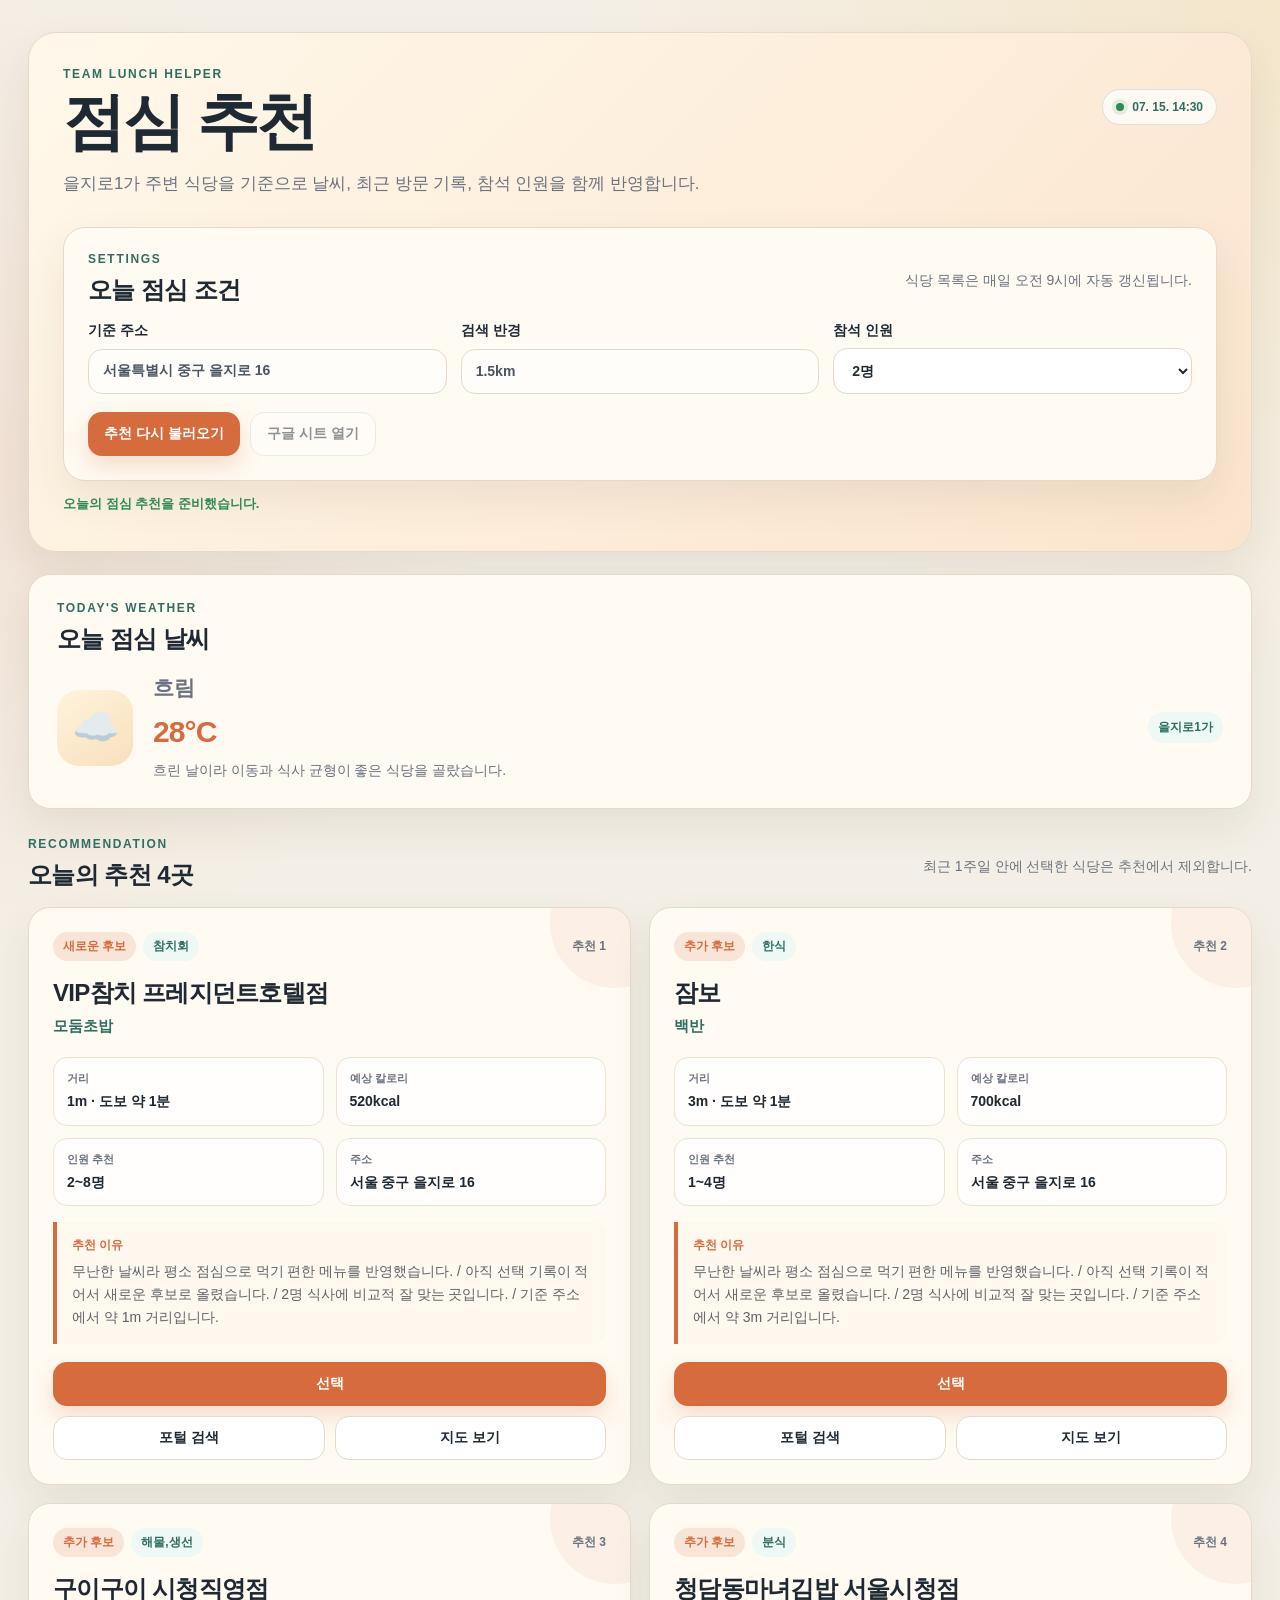
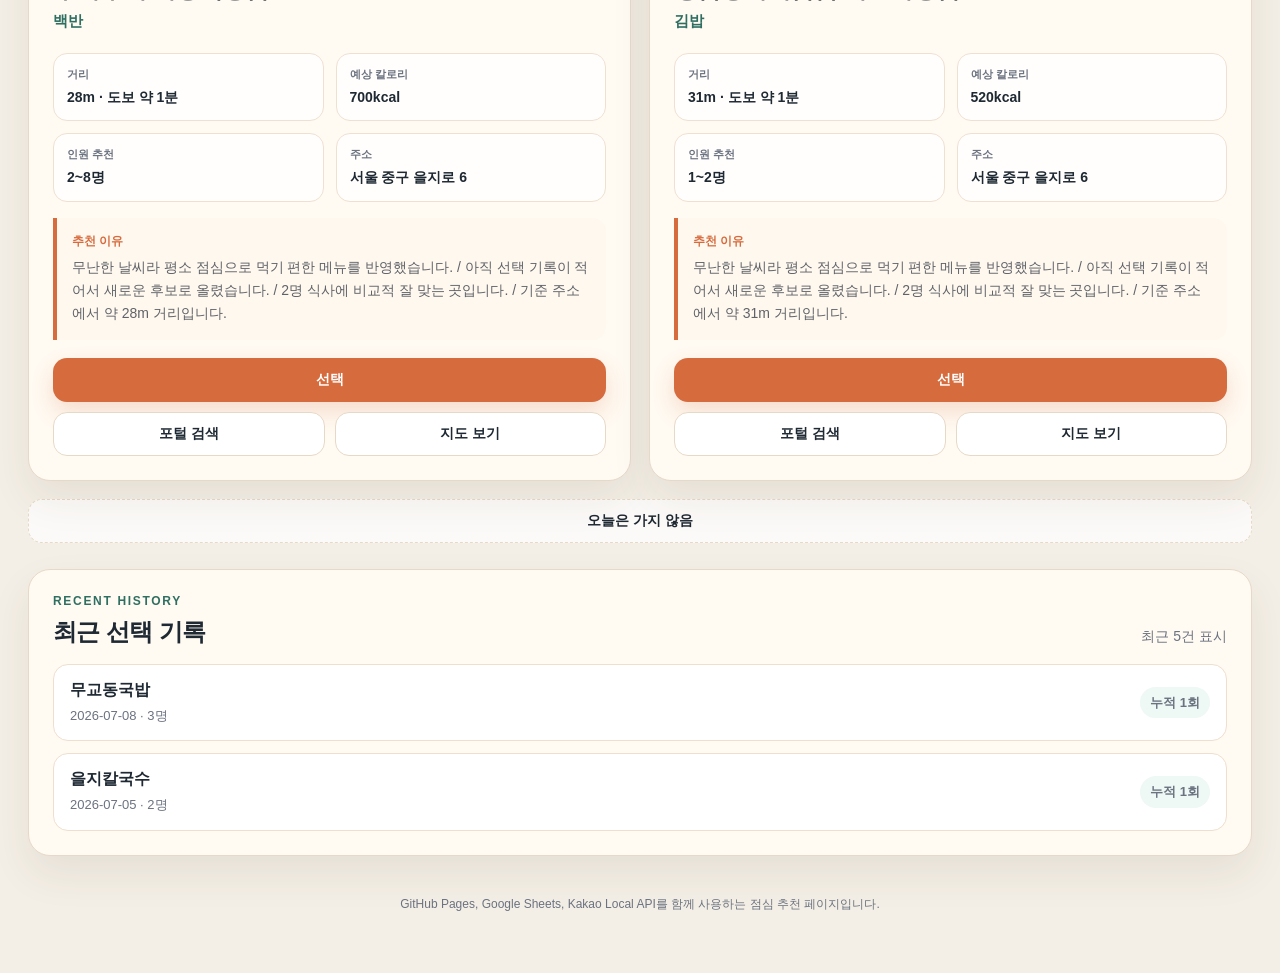
==== commit fb31a173: "Add party-size flow and selection saving prep" ====
--- a/docs/index.html
+++ b/docs/index.html
@@ -3,181 +3,116 @@
   <head>
     <meta charset="UTF-8" />
     <meta name="viewport" content="width=device-width, initial-scale=1.0" />
-
     <meta
       name="description"
-      content="날씨, 거리, 방문 기록을 반영해 점심 식당을 추천하는 페이지입니다."
+      content="참석 인원과 최근 방문 기록, 오늘 날씨를 반영해 회사 점심 식당을 추천합니다."
     />
-
-    <title>오늘 뭐 먹지?</title>
-
+    <title>점심 추천</title>
     <link rel="stylesheet" href="./style.css" />
   </head>
-
   <body>
     <div class="page-shell">
-      <!-- 상단 소개 영역 -->
       <header class="hero">
+        <p class="eyebrow">TEAM LUNCH HELPER</p>
         <div class="hero-top">
           <div>
-            <p class="eyebrow">SMART LUNCH PICK</p>
-
-            <h1>오늘 뭐 먹지?</h1>
-
+            <h1>점심 추천</h1>
             <p id="config-info" class="hero-copy">
               오늘 점심 추천 데이터를 불러오는 중입니다.
             </p>
           </div>
-
           <div class="hero-status">
             <span class="status-dot"></span>
             <span id="generated-at">업데이트 시간 확인 중</span>
           </div>
         </div>
 
-        <!-- 현재 기준 요약 -->
-        <section class="location-summary" aria-label="현재 추천 기준">
-          <div class="location-summary-text">
-            <span class="location-icon" aria-hidden="true">📍</span>
-
+        <section class="settings-panel" aria-label="추천 설정">
+          <div class="section-heading compact">
             <div>
-              <span class="summary-label">현재 추천 기준</span>
-              <strong id="location-summary-value">
-                주소와 검색 반경을 불러오는 중입니다.
-              </strong>
+              <p class="panel-kicker">SETTINGS</p>
+              <h2>오늘 점심 조건</h2>
             </div>
-          </div>
-
-          <div class="top-actions">
-            <button
-              id="settings-toggle-btn"
-              class="secondary-button"
-              type="button"
-              aria-expanded="false"
-              aria-controls="settings-panel"
-            >
-              설정 보기
-            </button>
-
-            <button
-              id="sheet-open-btn"
-              class="secondary-button"
-              type="button"
-              disabled
-            >
-              구글 시트 열기
-            </button>
-
-            <button id="refresh-btn" class="primary-button" type="button">
-              새로고침
-            </button>
-          </div>
-        </section>
-
-        <!-- 접히는 설정 영역 -->
-        <section
-          id="settings-panel"
-          class="settings-panel"
-          aria-label="추천 설정"
-          hidden
-        >
-          <div class="settings-header">
-            <div>
-              <p class="panel-kicker">추천 설정</p>
-              <h2>현재 적용 중인 기준</h2>
-            </div>
-
-            <span class="settings-guide">
-              수정은 연결된 Google Sheets에서 진행합니다.
-            </span>
+            <p class="section-description">
+              식당 목록은 매일 오전 9시에 자동 갱신됩니다.
+            </p>
           </div>
 
           <div class="settings-grid">
             <label class="field-label">
               기준 주소
-              <input
-                id="base-address-input"
-                class="text-input"
-                type="text"
-                readonly
-              />
+              <input id="base-address-input" class="text-input" type="text" readonly />
             </label>
 
             <label class="field-label">
               검색 반경
-              <input
-                id="radius-input"
-                class="text-input"
-                type="text"
-                readonly
-              />
+              <input id="radius-input" class="text-input" type="text" readonly />
             </label>
+
+            <label class="field-label">
+              참석 인원
+              <select id="party-size-select" class="text-input">
+                <option value="1">1명</option>
+                <option value="2" selected>2명</option>
+                <option value="3">3명</option>
+                <option value="4">4명</option>
+                <option value="5">5명 이상</option>
+              </select>
+            </label>
+          </div>
+
+          <div class="top-actions">
+            <button id="refresh-btn" class="primary-button" type="button">추천 다시 불러오기</button>
+            <button id="sheet-open-btn" class="secondary-button" type="button" disabled>구글 시트 열기</button>
           </div>
         </section>
 
-        <div
-          id="status-message"
-          class="status-message"
-          role="status"
-          aria-live="polite"
-        ></div>
+        <div id="status-message" class="status-message" role="status" aria-live="polite"></div>
       </header>
 
-      <!-- 날씨 영역 -->
       <section class="weather-panel" aria-labelledby="weather-title">
-        <div class="section-title-row">
+        <div class="section-heading compact">
           <div>
             <p class="panel-kicker">TODAY'S WEATHER</p>
             <h2 id="weather-title">오늘 점심 날씨</h2>
           </div>
         </div>
-
-        <div id="weather-content" class="loading">
-          실제 날씨 정보를 불러오는 중입니다.
-        </div>
+        <div id="weather-content" class="loading">실제 날씨 정보를 불러오는 중입니다.</div>
       </section>
 
       <main class="main-content">
-        <!-- 추천 영역 -->
         <section aria-labelledby="recommendation-title">
           <div class="section-heading">
             <div>
               <p class="panel-kicker">RECOMMENDATION</p>
               <h2 id="recommendation-title">오늘의 추천 4곳</h2>
             </div>
-
             <p class="section-description">
-              거리, 날씨, 최근 방문 기록을 함께 반영했습니다.
+              최근 1주일 안에 선택한 식당은 추천에서 제외합니다.
             </p>
           </div>
 
-          <div
-            id="recommendations"
-            class="recommendation-grid"
-            aria-live="polite"
-          ></div>
+          <div id="recommendations" class="recommendation-grid" aria-live="polite"></div>
+
+          <div class="day-skip-wrap">
+            <button id="skip-day-btn" class="skip-day-button" type="button">오늘은 가지 않음</button>
+          </div>
         </section>
 
-        <!-- 최근 방문 기록 -->
         <section class="panel" aria-labelledby="visit-title">
-          <div class="section-heading visit-heading">
+          <div class="section-heading compact">
             <div>
               <p class="panel-kicker">RECENT HISTORY</p>
-              <h2 id="visit-title">최근 방문 기록</h2>
+              <h2 id="visit-title">최근 선택 기록</h2>
             </div>
-
             <span class="history-note">최근 5건 표시</span>
           </div>
-
           <div id="visits" class="stack-list"></div>
         </section>
       </main>
 
       <footer class="page-footer">
-        <p>
-          Google Sheets · Kakao Local API · GitHub Pages 기반으로 자동
-          업데이트됩니다.
-        </p>
+        <p>GitHub Pages, Google Sheets, Kakao Local API를 함께 사용하는 점심 추천 페이지입니다.</p>
       </footer>
     </div>
 
--- a/docs/style.css
+++ b/docs/style.css
@@ -12,7 +12,6 @@
   --accent-2-soft: #eef8f4;
   --good: #2e8b57;
   --bad: #b54747;
-  --warning: #c57a18;
   --shadow: 0 18px 40px rgba(67, 46, 24, 0.08);
   --shadow-hover: 0 24px 52px rgba(67, 46, 24, 0.14);
 }
@@ -28,25 +27,17 @@
 body {
   margin: 0;
   min-width: 320px;
-  font-family:
-    "Segoe UI", "Apple SD Gothic Neo", "Noto Sans KR", Arial, sans-serif;
+  font-family: "Segoe UI", "Apple SD Gothic Neo", "Noto Sans KR", sans-serif;
   color: var(--ink);
   background:
-    radial-gradient(
-      circle at top right,
-      rgba(243, 182, 63, 0.16),
-      transparent 24%
-    ),
-    radial-gradient(
-      circle at left 18%,
-      rgba(214, 107, 61, 0.1),
-      transparent 20%
-    ),
+    radial-gradient(circle at top right, rgba(243, 182, 63, 0.16), transparent 24%),
+    radial-gradient(circle at left 18%, rgba(214, 107, 61, 0.1), transparent 20%),
     var(--bg);
 }
 
 button,
-input {
+input,
+select {
   font: inherit;
 }
 
@@ -56,6 +47,7 @@
 
 button:focus-visible,
 input:focus-visible,
+select:focus-visible,
 a:focus-visible {
   outline: 3px solid rgba(214, 107, 61, 0.28);
   outline-offset: 3px;
@@ -67,8 +59,6 @@
   margin: 0 auto;
   padding: 32px 28px 48px;
 }
-
-/* 공통 텍스트 */
 
 .eyebrow,
 .panel-kicker {
@@ -82,18 +72,11 @@
 
 .section-description,
 .history-note,
-.settings-guide {
+.loading {
   color: var(--muted);
   font-size: 14px;
   line-height: 1.6;
 }
-
-.loading {
-  color: var(--muted);
-  font-size: 14px;
-}
-
-/* 상단 히어로 */
 
 .hero {
   padding: 34px;
@@ -103,11 +86,17 @@
   box-shadow: var(--shadow);
 }
 
+.hero-top,
+.section-heading,
+.weather-row,
+.card-topline {
+  display: flex;
+  justify-content: space-between;
+  gap: 20px;
+}
+
 .hero-top {
-  display: flex;
   align-items: flex-start;
-  justify-content: space-between;
-  gap: 28px;
 }
 
 .hero h1 {
@@ -147,51 +136,52 @@
   box-shadow: 0 0 0 4px rgba(46, 139, 87, 0.12);
 }
 
-/* 추천 기준 요약 */
-
-.location-summary {
-  display: flex;
-  align-items: center;
-  justify-content: space-between;
-  gap: 22px;
+.settings-panel,
+.weather-panel,
+.panel,
+.card {
+  border: 1px solid var(--line);
+  border-radius: 22px;
+  background: var(--card);
+  box-shadow: var(--shadow);
+}
+
+.settings-panel {
   margin-top: 28px;
-  padding: 20px;
-  border: 1px solid rgba(231, 217, 199, 0.9);
-  border-radius: 20px;
-  background: rgba(255, 255, 255, 0.76);
-}
-
-.location-summary-text {
-  display: flex;
-  align-items: center;
+  padding: 24px;
+}
+
+.compact {
+  align-items: center;
+}
+
+.settings-grid {
+  display: grid;
+  grid-template-columns: repeat(3, minmax(0, 1fr));
   gap: 14px;
-  min-width: 0;
-}
-
-.location-icon {
-  display: grid;
-  width: 44px;
-  height: 44px;
-  flex-shrink: 0;
-  place-items: center;
-  border-radius: 15px;
-  background: var(--accent-soft);
-  font-size: 21px;
-}
-
-.summary-label {
-  display: block;
-  margin-bottom: 4px;
-  color: var(--muted);
-  font-size: 12px;
-  font-weight: 700;
-}
-
-.location-summary strong {
-  display: block;
-  overflow-wrap: anywhere;
-  font-size: 16px;
-  line-height: 1.5;
+  margin-top: 16px;
+}
+
+.field-label {
+  display: grid;
+  gap: 8px;
+  font-size: 14px;
+  font-weight: 800;
+}
+
+.text-input {
+  width: 100%;
+  padding: 13px 14px;
+  border: 1px solid var(--line);
+  border-radius: 14px;
+  color: var(--ink);
+  background: #fff;
+  font-size: 14px;
+}
+
+.text-input[readonly] {
+  color: #4b5563;
+  background: #fffdf9;
 }
 
 .top-actions,
@@ -201,10 +191,12 @@
   gap: 10px;
 }
 
-/* 버튼 */
+.top-actions {
+  margin-top: 18px;
+}
 
 button,
-.map-button {
+.secondary-link {
   display: inline-flex;
   align-items: center;
   justify-content: center;
@@ -222,29 +214,29 @@
 }
 
 button:hover:not(:disabled),
-.map-button:hover {
+.secondary-link:hover {
   transform: translateY(-1px);
 }
 
-.primary-button,
-.map-button {
+.primary-button {
   color: #fff;
   background: var(--accent);
   box-shadow: 0 10px 22px rgba(214, 107, 61, 0.2);
 }
 
-.primary-button:hover:not(:disabled),
-.map-button:hover {
+.primary-button:hover:not(:disabled) {
   background: var(--accent-dark);
 }
 
-.secondary-button {
+.secondary-button,
+.secondary-link {
   color: var(--ink);
   border: 1px solid var(--line);
   background: #fff;
 }
 
-.secondary-button:hover:not(:disabled) {
+.secondary-button:hover:not(:disabled),
+.secondary-link:hover {
   background: #fff9f1;
 }
 
@@ -252,88 +244,6 @@
   opacity: 0.5;
   cursor: not-allowed;
 }
-
-/* 설정 패널 */
-
-.settings-panel,
-.weather-panel,
-.panel,
-.card {
-  border: 1px solid var(--line);
-  border-radius: 22px;
-  background: var(--card);
-  box-shadow: var(--shadow);
-}
-
-.settings-panel {
-  margin-top: 16px;
-  padding: 22px;
-  animation: settings-open 0.18s ease;
-}
-
-.settings-panel[hidden] {
-  display: none;
-}
-
-@keyframes settings-open {
-  from {
-    opacity: 0;
-    transform: translateY(-5px);
-  }
-
-  to {
-    opacity: 1;
-    transform: translateY(0);
-  }
-}
-
-.settings-header {
-  display: flex;
-  align-items: flex-start;
-  justify-content: space-between;
-  gap: 16px;
-  margin-bottom: 18px;
-}
-
-.settings-header h2,
-.section-heading h2,
-.section-title-row h2,
-.panel h2 {
-  margin: 0;
-  font-size: 24px;
-  letter-spacing: -0.025em;
-}
-
-.settings-grid {
-  display: grid;
-  grid-template-columns: minmax(0, 2fr) minmax(180px, 1fr);
-  gap: 14px;
-}
-
-.field-label {
-  display: grid;
-  gap: 8px;
-  color: var(--ink);
-  font-size: 14px;
-  font-weight: 800;
-}
-
-.text-input {
-  width: 100%;
-  padding: 13px 14px;
-  border: 1px solid var(--line);
-  border-radius: 14px;
-  color: var(--ink);
-  background: #fff;
-  font-size: 14px;
-}
-
-.text-input[readonly] {
-  color: #4b5563;
-  background: #fffdf9;
-}
-
-/* 상태 메시지 */
 
 .status-message {
   min-height: 22px;
@@ -358,26 +268,13 @@
   color: var(--accent-2);
 }
 
-/* 날씨 */
-
 .weather-panel {
   margin-top: 22px;
   padding: 26px 28px;
 }
 
-.section-title-row,
-.section-heading {
-  display: flex;
-  align-items: flex-end;
-  justify-content: space-between;
-  gap: 20px;
-}
-
 .weather-row {
-  display: flex;
-  align-items: center;
-  justify-content: space-between;
-  gap: 24px;
+  align-items: center;
   margin-top: 18px;
 }
 
@@ -418,19 +315,30 @@
   line-height: 1.65;
 }
 
-.api-badge {
+.api-badge,
+.visit-count,
+.pill,
+.category-pill {
   display: inline-flex;
   align-items: center;
-  flex-shrink: 0;
-  padding: 8px 12px;
+  width: fit-content;
+  padding: 6px 10px;
   border-radius: 999px;
+  font-size: 12px;
+  font-weight: 800;
+}
+
+.api-badge,
+.visit-count,
+.category-pill {
   color: var(--accent-2);
   background: var(--accent-2-soft);
-  font-size: 12px;
-  font-weight: 800;
-}
-
-/* 메인 */
+}
+
+.pill {
+  color: var(--accent);
+  background: var(--accent-soft);
+}
 
 .main-content {
   display: grid;
@@ -439,10 +347,17 @@
 }
 
 .section-heading {
+  align-items: flex-end;
   margin-bottom: 16px;
 }
 
-/* 추천 카드 */
+.section-heading h2,
+.panel h2,
+.settings-panel h2 {
+  margin: 0;
+  font-size: 24px;
+  letter-spacing: -0.025em;
+}
 
 .recommendation-grid {
   display: grid;
@@ -479,10 +394,7 @@
 }
 
 .card-topline {
-  display: flex;
-  align-items: center;
-  justify-content: space-between;
-  gap: 12px;
+  align-items: center;
   min-height: 28px;
 }
 
@@ -490,27 +402,6 @@
   display: flex;
   flex-wrap: wrap;
   gap: 7px;
-}
-
-.pill,
-.category-pill {
-  display: inline-flex;
-  align-items: center;
-  width: fit-content;
-  padding: 6px 10px;
-  border-radius: 999px;
-  font-size: 12px;
-  font-weight: 800;
-}
-
-.pill {
-  color: var(--accent);
-  background: var(--accent-soft);
-}
-
-.category-pill {
-  color: var(--accent-2);
-  background: var(--accent-2-soft);
 }
 
 .score-note {
@@ -577,7 +468,7 @@
   position: relative;
   z-index: 1;
   flex: 1;
-  min-height: 92px;
+  min-height: 108px;
   padding: 15px;
   border-left: 4px solid var(--accent);
   border-radius: 0 14px 14px 0;
@@ -605,18 +496,27 @@
   margin-top: 18px;
 }
 
-.map-button {
+.select-button {
+  flex: 1 1 100%;
+}
+
+.secondary-link {
+  flex: 1 1 140px;
+}
+
+.day-skip-wrap {
+  margin-top: 18px;
+}
+
+.skip-day-button {
   width: 100%;
-}
-
-/* 방문 기록 */
+  color: var(--ink);
+  border: 1px dashed var(--line);
+  background: rgba(255, 255, 255, 0.7);
+}
 
 .panel {
   padding: 24px;
-}
-
-.visit-heading {
-  align-items: center;
 }
 
 .stack-list {
@@ -651,18 +551,6 @@
   line-height: 1.5;
 }
 
-.visit-count {
-  flex-shrink: 0;
-  padding: 7px 10px;
-  border-radius: 999px;
-  color: var(--accent-2);
-  background: var(--accent-2-soft);
-  font-size: 12px;
-  font-weight: 800;
-}
-
-/* 푸터 */
-
 .page-footer {
   padding: 28px 0 0;
   color: var(--muted);
@@ -670,20 +558,16 @@
   font-size: 12px;
 }
 
-/* 반응형 */
-
 @media (max-width: 900px) {
   .hero-top,
-  .location-summary,
   .section-heading,
-  .section-title-row,
   .weather-row {
+    flex-direction: column;
     align-items: flex-start;
-    flex-direction: column;
-  }
-
-  .hero-status {
-    align-self: flex-start;
+  }
+
+  .settings-grid {
+    grid-template-columns: 1fr;
   }
 
   .top-actions {
@@ -692,10 +576,6 @@
 
   .top-actions button {
     flex: 1 1 150px;
-  }
-
-  .section-description {
-    margin: 0;
   }
 }
 
@@ -715,11 +595,6 @@
 
   .hero-copy {
     font-size: 15px;
-  }
-
-  .location-summary {
-    margin-top: 22px;
-    padding: 16px;
   }
 
   .settings-panel,
@@ -728,12 +603,6 @@
     padding: 18px;
   }
 
-  .settings-header {
-    align-items: flex-start;
-    flex-direction: column;
-  }
-
-  .settings-grid,
   .recommendation-grid,
   .meta-grid {
     grid-template-columns: 1fr;
@@ -766,48 +635,27 @@
     font-size: 21px;
   }
 
-  .reason-box {
-    min-height: 0;
-  }
-
   .list-item {
     grid-template-columns: 1fr;
   }
-
-  .visit-count {
-    width: fit-content;
-  }
 }
 
 @media (max-width: 480px) {
-  .top-actions {
+  .top-actions,
+  .card-actions {
     display: grid;
     grid-template-columns: 1fr;
   }
 
-  .top-actions button {
+  .top-actions button,
+  .secondary-link,
+  .select-button {
     width: 100%;
   }
 
-  .location-summary-text {
-    align-items: flex-start;
-  }
-
   .section-heading h2,
-  .section-title-row h2,
   .panel h2,
-  .settings-header h2 {
+  .settings-panel h2 {
     font-size: 21px;
   }
 }
-.visually-hidden {
-  position: absolute;
-  width: 1px;
-  height: 1px;
-  padding: 0;
-  margin: -1px;
-  overflow: hidden;
-  clip: rect(0, 0, 0, 0);
-  white-space: nowrap;
-  border: 0;
-}
